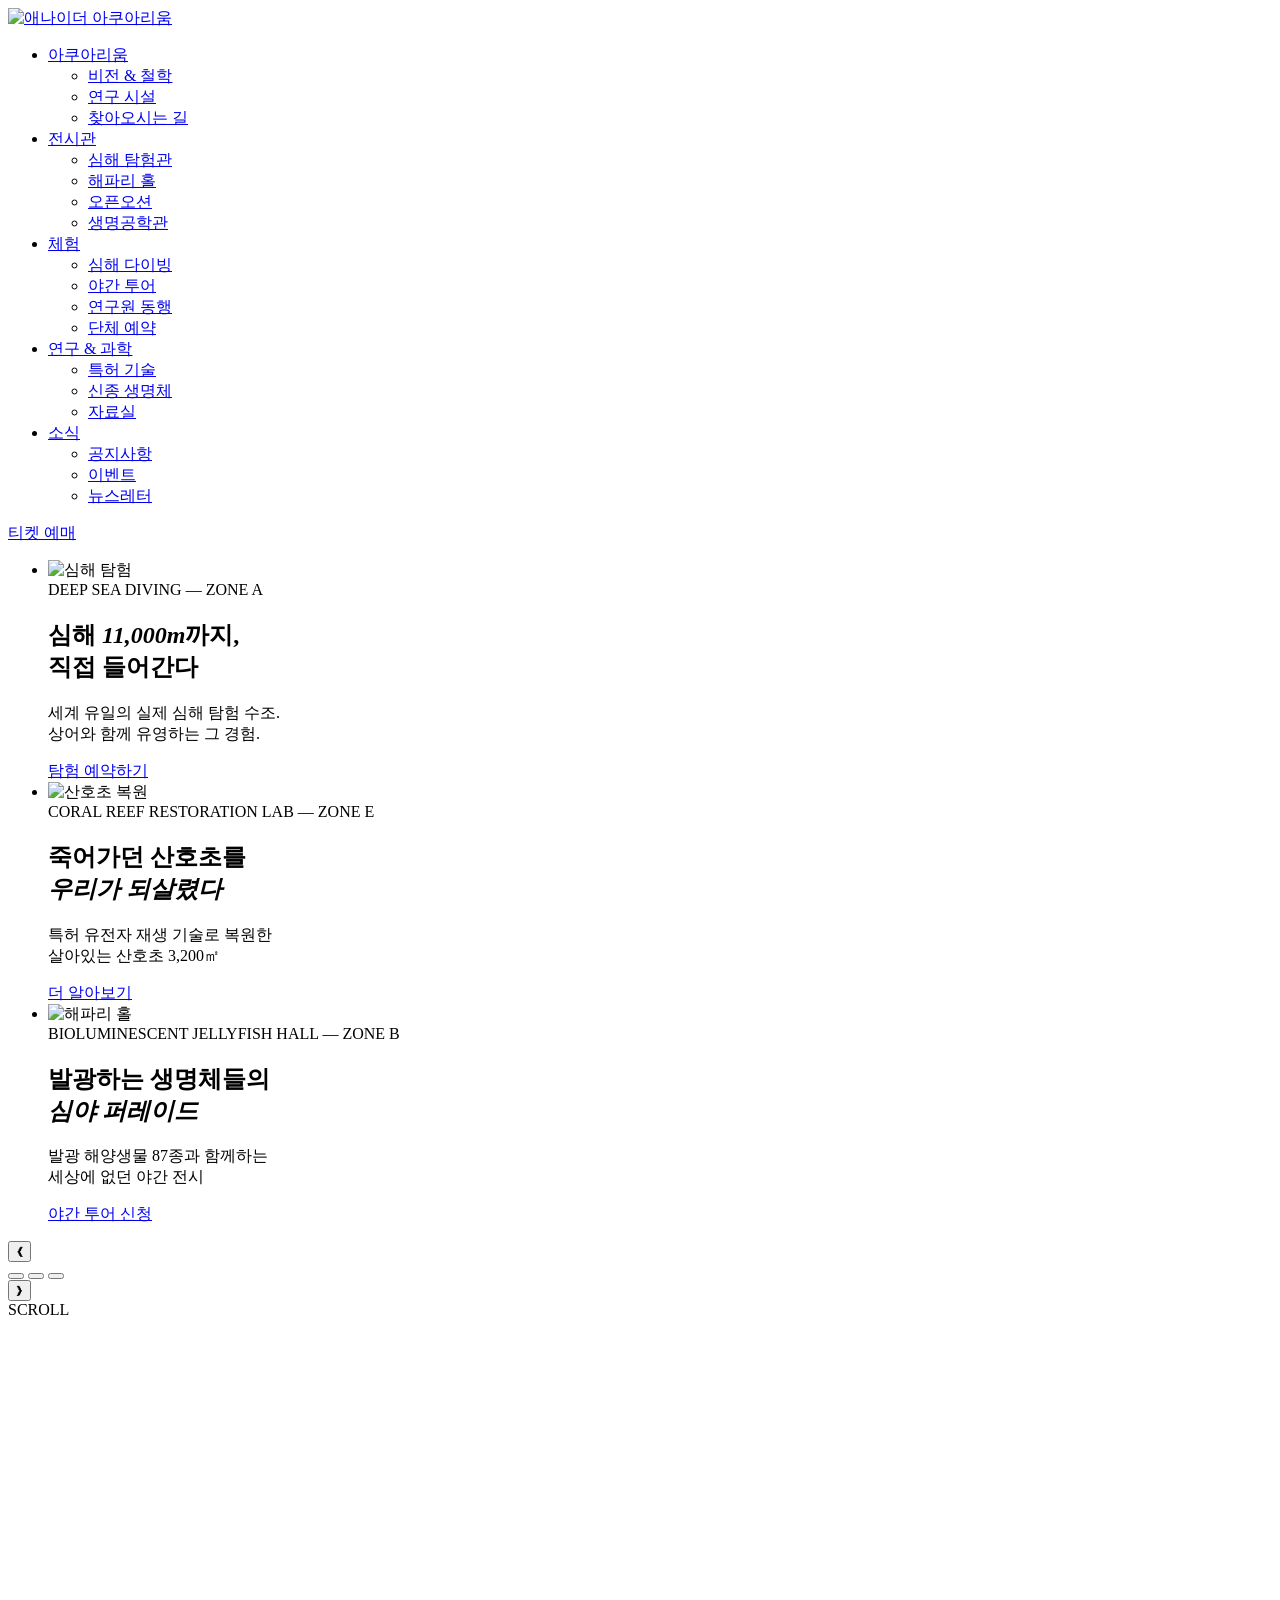
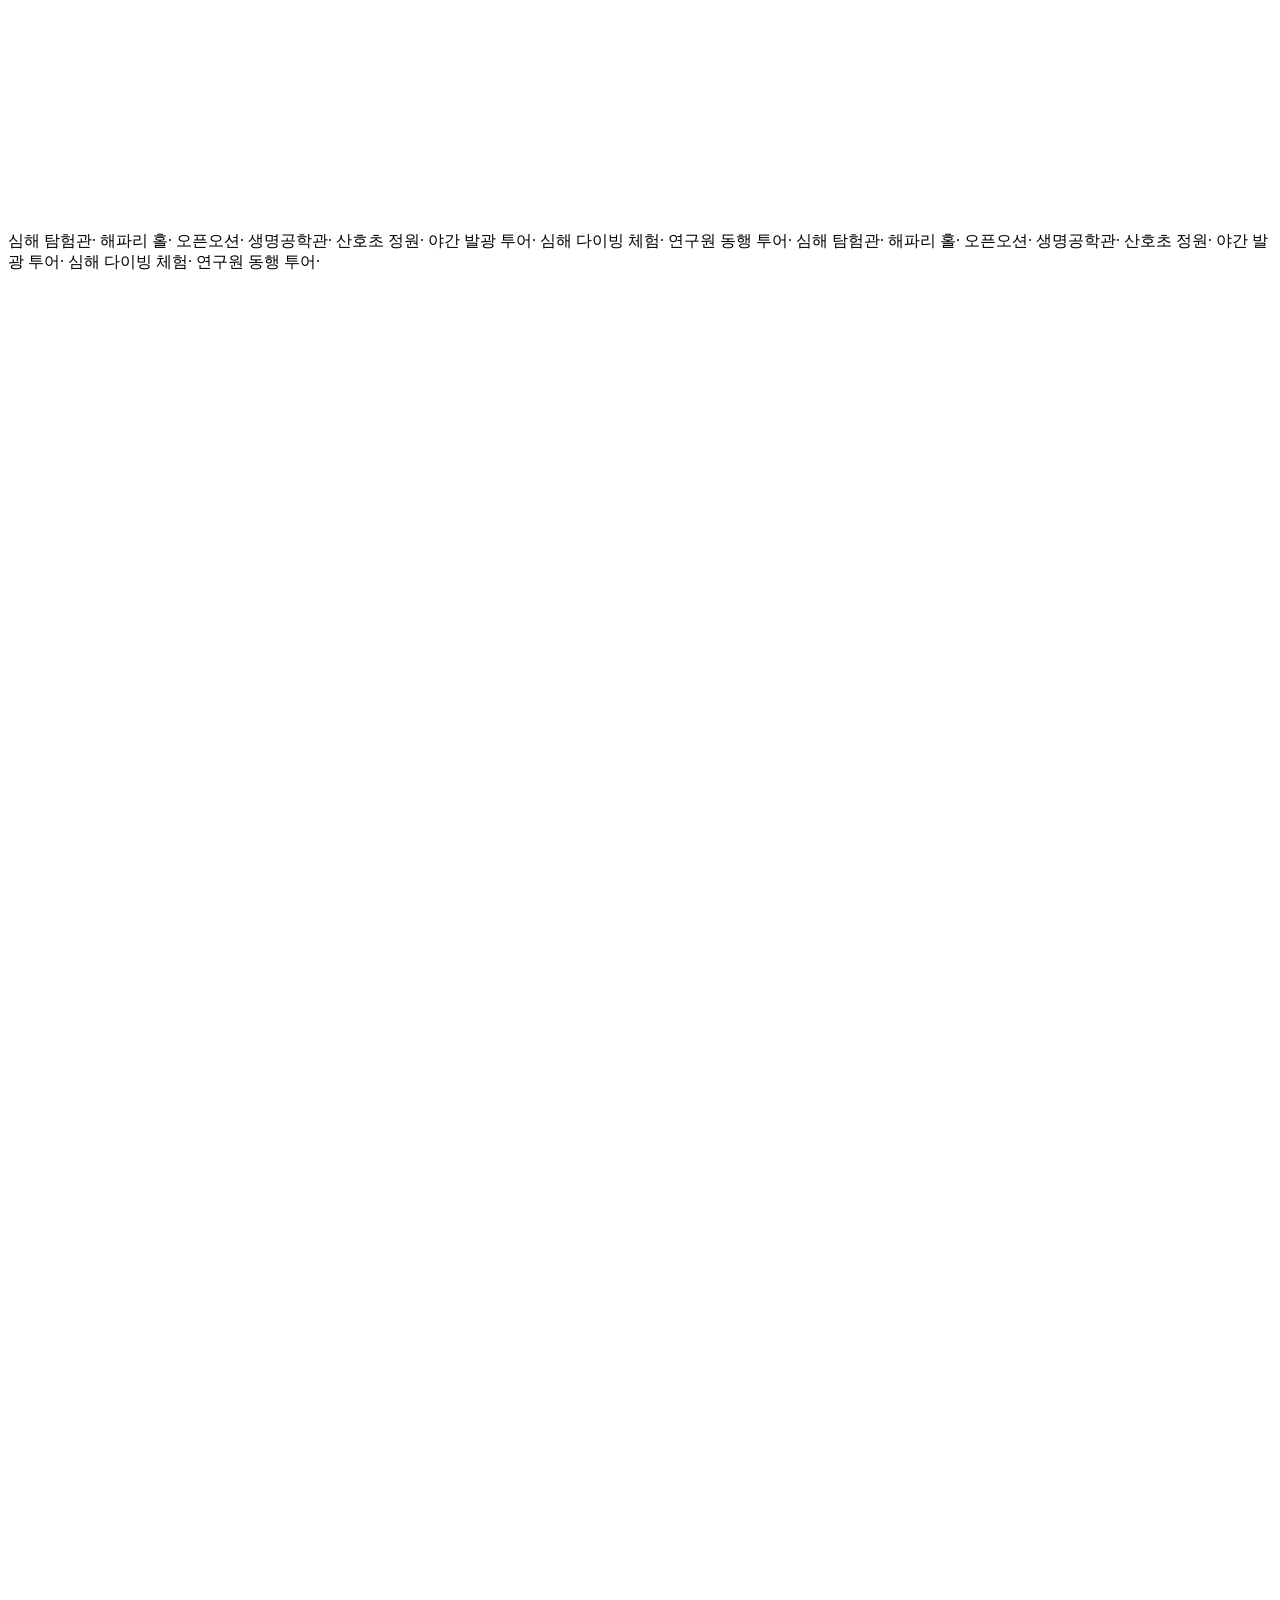
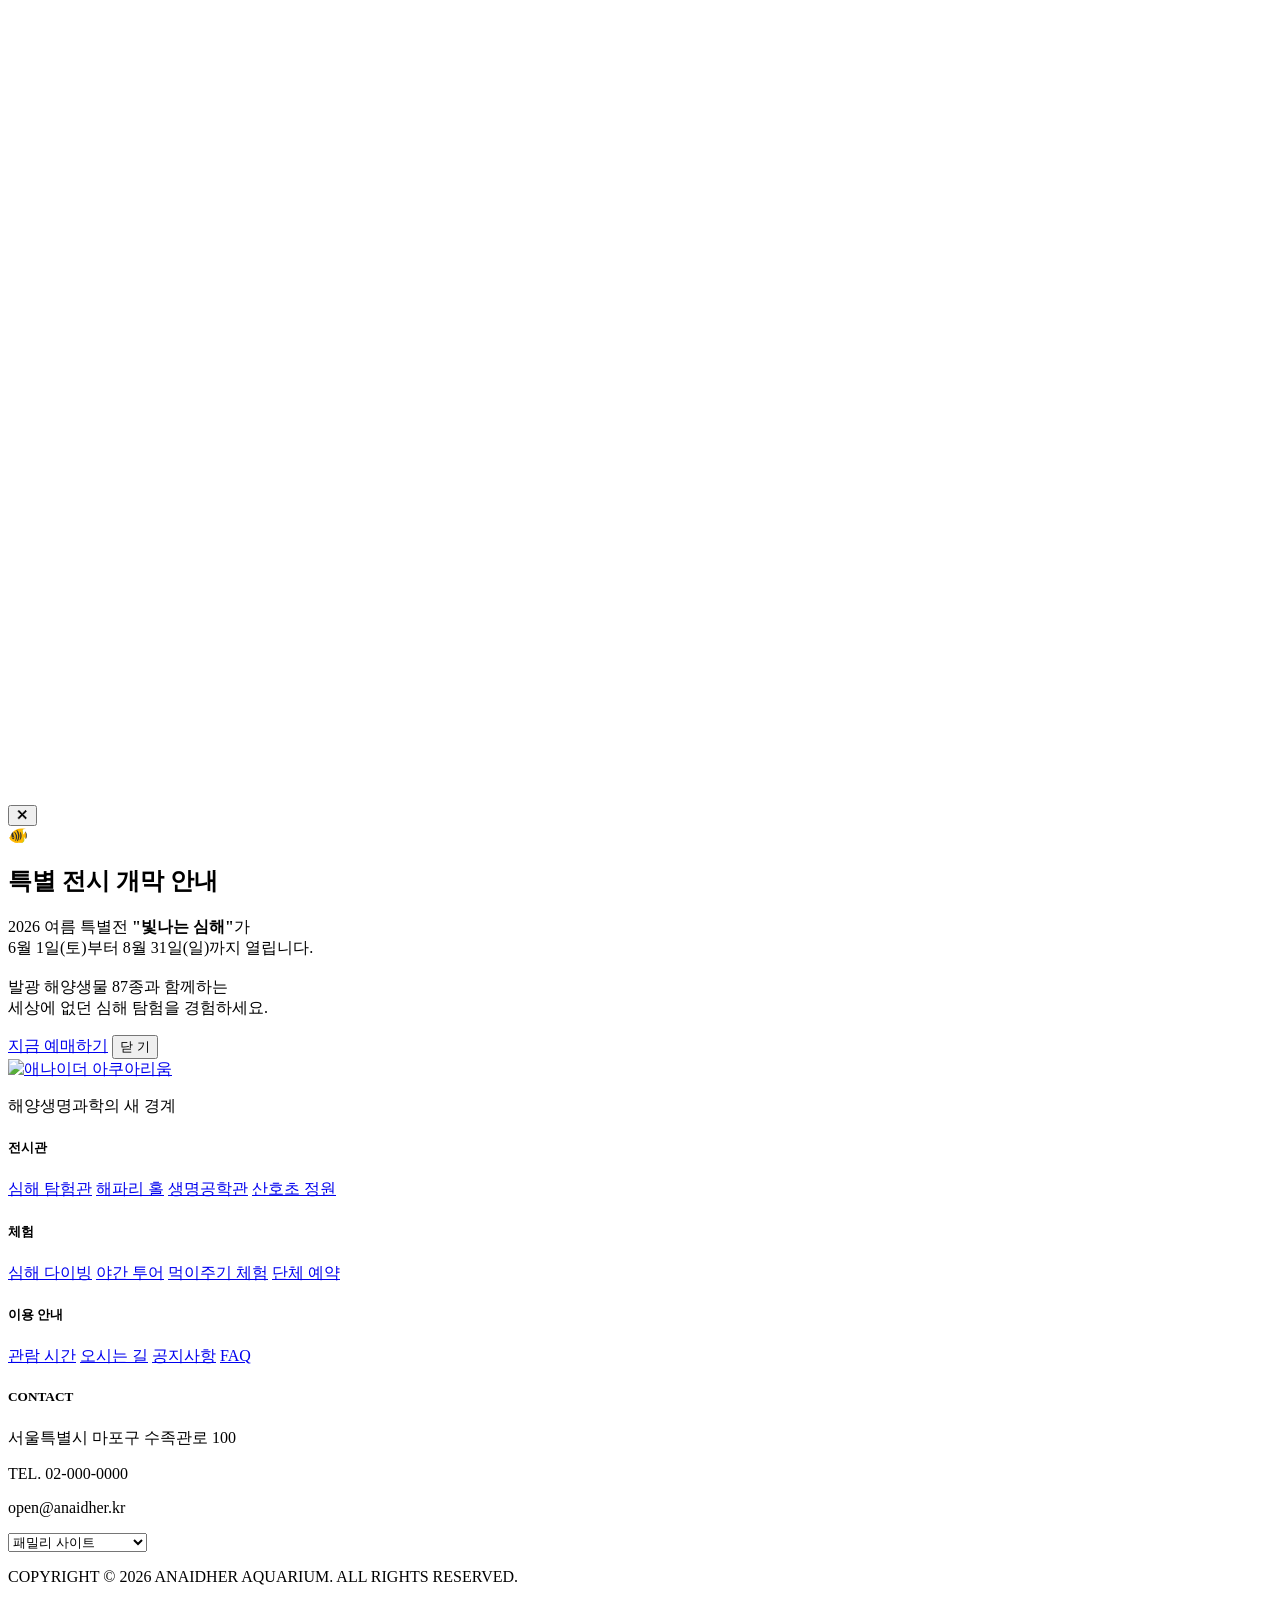
==== index.html @ 04decbcf "Add files via upload" ====
﻿<!DOCTYPE html>
<html lang="ko">
<head>
    <meta charset="UTF-8">
    <meta name="viewport" content="width=device-width, initial-scale=1.0">
    <title>애나이더 아쿠아리움 — ANAIDHER AQUARIUM</title>
    <link rel="preconnect" href="https://fonts.googleapis.com">
    <link href="https://fonts.googleapis.com/css2?family=Noto+Sans+KR:wght@300;400;500;700&family=Space+Grotesk:wght@300;400;600;700&display=swap" rel="stylesheet">
    <link href="https://unpkg.com/aos@2.3.1/dist/aos.css" rel="stylesheet">
    <link rel="stylesheet" href="css/style.css">
</head>
<body>

    <!-- ===================== HEADER ===================== -->
    <header id="site-header">
        <div class="header-inner">
            <div class="logo">
                <a href="#">
                    <img src="images/logo.png" alt="애나이더 아쿠아리움">
                </a>
            </div>
            <div class="menu_bg"></div>
            <nav class="menu">
                <ul class="navi">
                    <li>
                        <a href="#">아쿠아리움</a>
                        <ul class="submenu">
                            <li><a href="#">비전 &amp; 철학</a></li>
                            <li><a href="#">연구 시설</a></li>
                            <li><a href="#">찾아오시는 길</a></li>
                        </ul>
                    </li>
                    <li>
                        <a href="#">전시관</a>
                        <ul class="submenu">
                            <li><a href="#">심해 탐험관</a></li>
                            <li><a href="#">해파리 홀</a></li>
                            <li><a href="#">오픈오션</a></li>
                            <li><a href="#">생명공학관</a></li>
                        </ul>
                    </li>
                    <li>
                        <a href="#">체험</a>
                        <ul class="submenu">
                            <li><a href="#">심해 다이빙</a></li>
                            <li><a href="#">야간 투어</a></li>
                            <li><a href="#">연구원 동행</a></li>
                            <li><a href="#">단체 예약</a></li>
                        </ul>
                    </li>
                    <li>
                        <a href="#">연구 &amp; 과학</a>
                        <ul class="submenu">
                            <li><a href="#">특허 기술</a></li>
                            <li><a href="#">신종 생명체</a></li>
                            <li><a href="#">자료실</a></li>
                        </ul>
                    </li>
                    <li>
                        <a href="#">소식</a>
                        <ul class="submenu">
                            <li><a href="#">공지사항</a></li>
                            <li><a href="#">이벤트</a></li>
                            <li><a href="#">뉴스레터</a></li>
                        </ul>
                    </li>
                </ul>
            </nav>
            <a href="#" class="header-ticket">티켓 예매</a>
        </div>
    </header>

    <!-- ===================== HERO CAROUSEL ===================== -->
    <section class="hero">
        <div class="slidelist">
            <ul>
                <li class="slide active">
                    <img src="images/diving.png" alt="심해 탐험">
                    <div class="slide-caption">
                        <span class="slide-tag">DEEP SEA DIVING — ZONE A</span>
                        <h1>심해 <em>11,000m</em>까지,<br>직접 들어간다</h1>
                        <p>세계 유일의 실제 심해 탐험 수조.<br>상어와 함께 유영하는 그 경험.</p>
                        <a href="#" class="slide-cta">탐험 예약하기</a>
                    </div>
                </li>
                <li class="slide">
                    <img src="images/cosanho.png" alt="산호초 복원">
                    <div class="slide-caption">
                        <span class="slide-tag">CORAL REEF RESTORATION LAB — ZONE E</span>
                        <h1>죽어가던 산호초를<br><em>우리가 되살렸다</em></h1>
                        <p>특허 유전자 재생 기술로 복원한<br>살아있는 산호초 3,200㎡</p>
                        <a href="#" class="slide-cta">더 알아보기</a>
                    </div>
                </li>
                <li class="slide">
                    <img src="images/jellyfish.png" alt="해파리 홀">
                    <div class="slide-caption">
                        <span class="slide-tag">BIOLUMINESCENT JELLYFISH HALL — ZONE B</span>
                        <h1>발광하는 생명체들의<br><em>심야 퍼레이드</em></h1>
                        <p>발광 해양생물 87종과 함께하는<br>세상에 없던 야간 전시</p>
                        <a href="#" class="slide-cta">야간 투어 신청</a>
                    </div>
                </li>
            </ul>
        </div>
        <div class="slide-ui">
            <button class="slide-prev" aria-label="이전">&#10094;</button>
            <div class="slide-dots">
                <button class="dot active" data-idx="0"></button>
                <button class="dot" data-idx="1"></button>
                <button class="dot" data-idx="2"></button>
            </div>
            <button class="slide-next" aria-label="다음">&#10095;</button>
        </div>
        <div class="hero-scroll-hint" aria-hidden="true"><span>SCROLL</span></div>
    </section>

    <!-- ===================== IDENTITY ===================== -->
    <section class="intro">
        <div class="intro-inner">
            <span class="section-eyebrow" data-aos="fade-up">ANAIDHER AQUARIUM</span>
            <h2 data-aos="fade-up" data-aos-delay="80">바다는 아직<br>다 밝혀지지 않았다</h2>
            <p data-aos="fade-up" data-aos-delay="160">
                애나이더 아쿠아리움은 단순한 관람 시설이 아닙니다.<br>
                해양생명과학의 경계를 허무는, 살아있는 연구소.<br>
                수백 개의 독점 특허와 유전공학으로 지구상 어디서도<br>
                볼 수 없는 생명체들이 이곳에서 숨쉬고 있습니다.
            </p>
        </div>
        <div class="bubbles" aria-hidden="true">
            <i></i><i></i><i></i><i></i><i></i>
            <i></i><i></i><i></i><i></i><i></i>
        </div>
    </section>

    <!-- ===================== STATS ===================== -->
    <section class="stats">
        <div class="stats-inner">
            <div class="stat-item" data-aos="fade-up">
                <div class="stat-row">
                    <span class="stat-num" data-target="847">0</span>
                    <span class="stat-unit">+</span>
                </div>
                <p>보유 특허 기술</p>
            </div>
            <div class="stat-item" data-aos="fade-up" data-aos-delay="100">
                <div class="stat-row">
                    <span class="stat-num" data-target="3200">0</span>
                    <span class="stat-unit">종</span>
                </div>
                <p>전시 해양생물</p>
            </div>
            <div class="stat-item" data-aos="fade-up" data-aos-delay="200">
                <div class="stat-row">
                    <span class="stat-num" data-target="47">0</span>
                    <span class="stat-unit">종</span>
                </div>
                <p>자체 개발 신종</p>
            </div>
            <div class="stat-item" data-aos="fade-up" data-aos-delay="300">
                <div class="stat-row">
                    <span class="stat-num" data-target="11000">0</span>
                    <span class="stat-unit">m</span>
                </div>
                <p>최대 탐험 수심</p>
            </div>
        </div>
    </section>

    <!-- ===================== TICKER ===================== -->
    <div class="ticker" aria-hidden="true">
        <div class="ticker-track">
            <span>심해 탐험관</span><span class="sep">·</span>
            <span>해파리 홀</span><span class="sep">·</span>
            <span>오픈오션</span><span class="sep">·</span>
            <span>생명공학관</span><span class="sep">·</span>
            <span>산호초 정원</span><span class="sep">·</span>
            <span>야간 발광 투어</span><span class="sep">·</span>
            <span>심해 다이빙 체험</span><span class="sep">·</span>
            <span>연구원 동행 투어</span><span class="sep">·</span>
            <span>심해 탐험관</span><span class="sep">·</span>
            <span>해파리 홀</span><span class="sep">·</span>
            <span>오픈오션</span><span class="sep">·</span>
            <span>생명공학관</span><span class="sep">·</span>
            <span>산호초 정원</span><span class="sep">·</span>
            <span>야간 발광 투어</span><span class="sep">·</span>
            <span>심해 다이빙 체험</span><span class="sep">·</span>
            <span>연구원 동행 투어</span><span class="sep">·</span>
        </div>
    </div>

    <!-- ===================== EXHIBITIONS ===================== -->
    <section class="exhibitions">
        <div class="page-inner">
            <div class="section-header" data-aos="fade-up">
                <span class="section-eyebrow">EXHIBITIONS</span>
                <h2>전시 구역</h2>
            </div>
            <div class="ex-grid">
                <!-- 상단 행: featured(50%) + 2개(각 25%) -->
                <div class="ex-row-top">
                    <article class="ex-card ex-featured" data-aos="fade-right">
                        <img src="images/deep sea shark.png" alt="심해 탐험관">
                        <div class="ex-info">
                            <span class="ex-zone">ZONE A</span>
                            <h3>심해 탐험관</h3>
                            <p>실제 수압 환경을 재현한 세계 최초의 개방형 심해 수조. 전장 80m, 수심 34m.</p>
                            <a href="#" class="ex-link">입장하기 →</a>
                        </div>
                    </article>
                    <article class="ex-card" data-aos="fade-up" data-aos-delay="100">
                        <img src="images/jellyfish.png" alt="해파리 홀">
                        <div class="ex-info">
                            <span class="ex-zone">ZONE B</span>
                            <h3>해파리 홀</h3>
                            <p>발광 해파리 87종이 유영하는 몰입형 암실 전시</p>
                            <a href="#" class="ex-link">입장하기 →</a>
                        </div>
                    </article>
                    <article class="ex-card" data-aos="fade-up" data-aos-delay="200">
                        <img src="images/sea.png" alt="오픈오션">
                        <div class="ex-info">
                            <span class="ex-zone">ZONE C</span>
                            <h3>오픈오션</h3>
                            <p>5억 리터 대형 수조. 상어·가오리·참치가 공존하는 생태계</p>
                            <a href="#" class="ex-link">입장하기 →</a>
                        </div>
                    </article>
                </div>
                <!-- 하단 행: 작은2개(각 25%) + wide(50%) -->
                <div class="ex-row-bottom">
                    <article class="ex-card" data-aos="fade-up" data-aos-delay="100">
                        <img src="images/Squid and shark.png" alt="생명공학관">
                        <div class="ex-info">
                            <span class="ex-zone">ZONE D</span>
                            <h3>생명공학관</h3>
                            <p>유전자 재설계로 탄생한 47종의 신종 해양생물 세계 최초 공개</p>
                            <a href="#" class="ex-link">입장하기 →</a>
                        </div>
                    </article>
                    <article class="ex-card" data-aos="fade-up" data-aos-delay="200">
                        <img src="images/koi.png" alt="열대어관">
                        <div class="ex-info">
                            <span class="ex-zone">ZONE F</span>
                            <h3>열대어관</h3>
                            <p>형형색색의 열대 어종 200여 종이 만들어내는 살아있는 수중 정원</p>
                            <a href="#" class="ex-link">입장하기 →</a>
                        </div>
                    </article>
                    <article class="ex-card ex-wide" data-aos="fade-left">
                        <img src="images/starfish.png" alt="산호초 정원">
                        <div class="ex-info">
                            <span class="ex-zone">ZONE E</span>
                            <h3>산호초 정원</h3>
                            <p>멸종 위기 산호를 특허 복원 기술로 재생한 3,200㎡의 실내 생태원. 세계 최대.</p>
                            <a href="#" class="ex-link">입장하기 →</a>
                        </div>
                    </article>
                </div>
            </div>
        </div>
    </section>

    <!-- ===================== PROGRAMS ===================== -->
    <section class="programs">
        <div class="page-inner">
            <div class="section-header" data-aos="fade-up">
                <span class="section-eyebrow">EXPERIENCE</span>
                <h2>체험 프로그램</h2>
            </div>
            <div class="prog-grid">
                <div class="prog-card" data-aos="fade-up">
                    <div class="prog-num">01</div>
                    <h3>심해 다이빙 투어</h3>
                    <p>전문 다이버와 함께 오픈오션 수조 내부를 직접 유영. 참여형 해양 체험의 끝판왕.</p>
                    <span class="prog-badge">인기 1위</span>
                </div>
                <div class="prog-card" data-aos="fade-up" data-aos-delay="100">
                    <div class="prog-num">02</div>
                    <h3>야간 발광 투어</h3>
                    <p>소등 후 발광 생물들만이 만들어내는 빛의 전시. 매일 저녁 20:00, 선착순 30명.</p>
                    <span class="prog-badge">신규</span>
                </div>
                <div class="prog-card" data-aos="fade-up" data-aos-delay="200">
                    <div class="prog-num">03</div>
                    <h3>연구원 동행 투어</h3>
                    <p>현직 해양생명과학 연구원이 직접 안내하는 생명공학관 투어. 사전 예약 필수.</p>
                </div>
                <div class="prog-card" data-aos="fade-up" data-aos-delay="300">
                    <div class="prog-num">04</div>
                    <h3>먹이주기 체험</h3>
                    <p>상어, 가오리, 대형 어류에게 직접 먹이를 주는 특별 체험. 매일 13:00 / 16:00.</p>
                </div>
            </div>
        </div>
    </section>

    <!-- ===================== NOTICE + GALLERY + BANNER ===================== -->
    <section class="contents-wrap">
        <div class="contents">
            <div class="notice" data-aos="fade-up">
                <div class="tab">
                    <h4>공지사항</h4>
                    <a href="#" class="more-btn">더보기 +</a>
                </div>
                <ul>
                    <li><a href="#"><span class="ntxt">2026 여름 특별전 <em>"빛나는 심해"</em> 개막 안내</span><span class="ndate">2026.06.01</span></a></li>
                    <li><a href="#"><span class="ntxt">7월 먹이주기 체험 예약 오픈 안내</span><span class="ndate">2026.05.28</span></a></li>
                    <li><a href="#"><span class="ntxt">생명공학관 신종 전시 추가 안내</span><span class="ndate">2026.05.15</span></a></li>
                    <li><a href="#"><span class="ntxt">아쿠아리스트와 함께하는 수중 토크쇼</span><span class="ndate">2026.05.02</span></a></li>
                </ul>
            </div>
            <div class="gallery" data-aos="fade-up" data-aos-delay="100">
                <div class="tab">
                    <h4>포토 갤러리</h4>
                    <a href="#" class="more-btn">더보기 +</a>
                </div>
                <ul>
                    <li><a href="#"><img src="images/koi.png" alt="열대어관"><span class="gal-label">열대어관</span></a></li>
                    <li><a href="#"><img src="images/sea.png" alt="산호초관"><span class="gal-label">산호초관</span></a></li>
                    <li><a href="#"><img src="images/Squid and shark.png" alt="심해어관"><span class="gal-label">심해어관</span></a></li>
                </ul>
            </div>
            <div class="banner" data-aos="fade-up" data-aos-delay="200">
                <a href="#">
                    <img src="images/starfish.png" alt="2026 여름 특별전">
                    <div class="banner-overlay">
                        <span class="banner-tag">SPECIAL EXHIBITION</span>
                        <p class="banner-title">2026 빛나는 심해展</p>
                        <p class="banner-period">6.1 — 8.31</p>
                    </div>
                </a>
            </div>
        </div>
    </section>

    <!-- ===================== MODAL ===================== -->
    <div class="modal" role="dialog" aria-modal="true">
        <div class="up">
            <button class="modal-x" aria-label="닫기">✕</button>
            <div class="modal-fish" aria-hidden="true">🐠</div>
            <h2>특별 전시 개막 안내</h2>
            <p>2026 여름 특별전 <strong>"빛나는 심해"</strong>가<br>
            6월 1일(토)부터 8월 31일(일)까지 열립니다.<br><br>
            발광 해양생물 87종과 함께하는<br>세상에 없던 심해 탐험을 경험하세요.</p>
            <a href="#" class="modal-cta">지금 예매하기</a>
            <button class="btn">닫 기</button>
        </div>
    </div>

    <!-- ===================== FOOTER ===================== -->
    <footer>
        <div class="footer-inner">
            <div class="footer-top">
                <div class="footer-brand">
                    <a href="#"><img src="images/logo.png" alt="애나이더 아쿠아리움" class="footer-logo"></a>
                    <p class="footer-tagline">해양생명과학의 새 경계</p>
                </div>
                <nav class="footer-nav">
                    <div class="fnav-col">
                        <h5>전시관</h5>
                        <a href="#">심해 탐험관</a>
                        <a href="#">해파리 홀</a>
                        <a href="#">생명공학관</a>
                        <a href="#">산호초 정원</a>
                    </div>
                    <div class="fnav-col">
                        <h5>체험</h5>
                        <a href="#">심해 다이빙</a>
                        <a href="#">야간 투어</a>
                        <a href="#">먹이주기 체험</a>
                        <a href="#">단체 예약</a>
                    </div>
                    <div class="fnav-col">
                        <h5>이용 안내</h5>
                        <a href="#">관람 시간</a>
                        <a href="#">오시는 길</a>
                        <a href="#">공지사항</a>
                        <a href="#">FAQ</a>
                    </div>
                </nav>
                <div class="footer-contact">
                    <h5>CONTACT</h5>
                    <p>서울특별시 마포구 수족관로 100</p>
                    <p>TEL. 02-000-0000</p>
                    <p>open@anaidher.kr</p>
                    <div class="familysite">
                        <select>
                            <option value="#">패밀리 사이트</option>
                            <option value="#">해양수산부</option>
                            <option value="#">국립해양생물자원관</option>
                            <option value="#">한국수족관협회</option>
                        </select>
                    </div>
                </div>
            </div>
            <div class="footer-bottom">
                <p>COPYRIGHT © 2026 ANAIDHER AQUARIUM. ALL RIGHTS RESERVED.</p>
            </div>
        </div>
    </footer>

    <script src="script/jquery-1.12.3.js"></script>
    <script src="https://unpkg.com/aos@2.3.1/dist/aos.js"></script>
    <script src="script/script.js"></script>
</body>
</html>
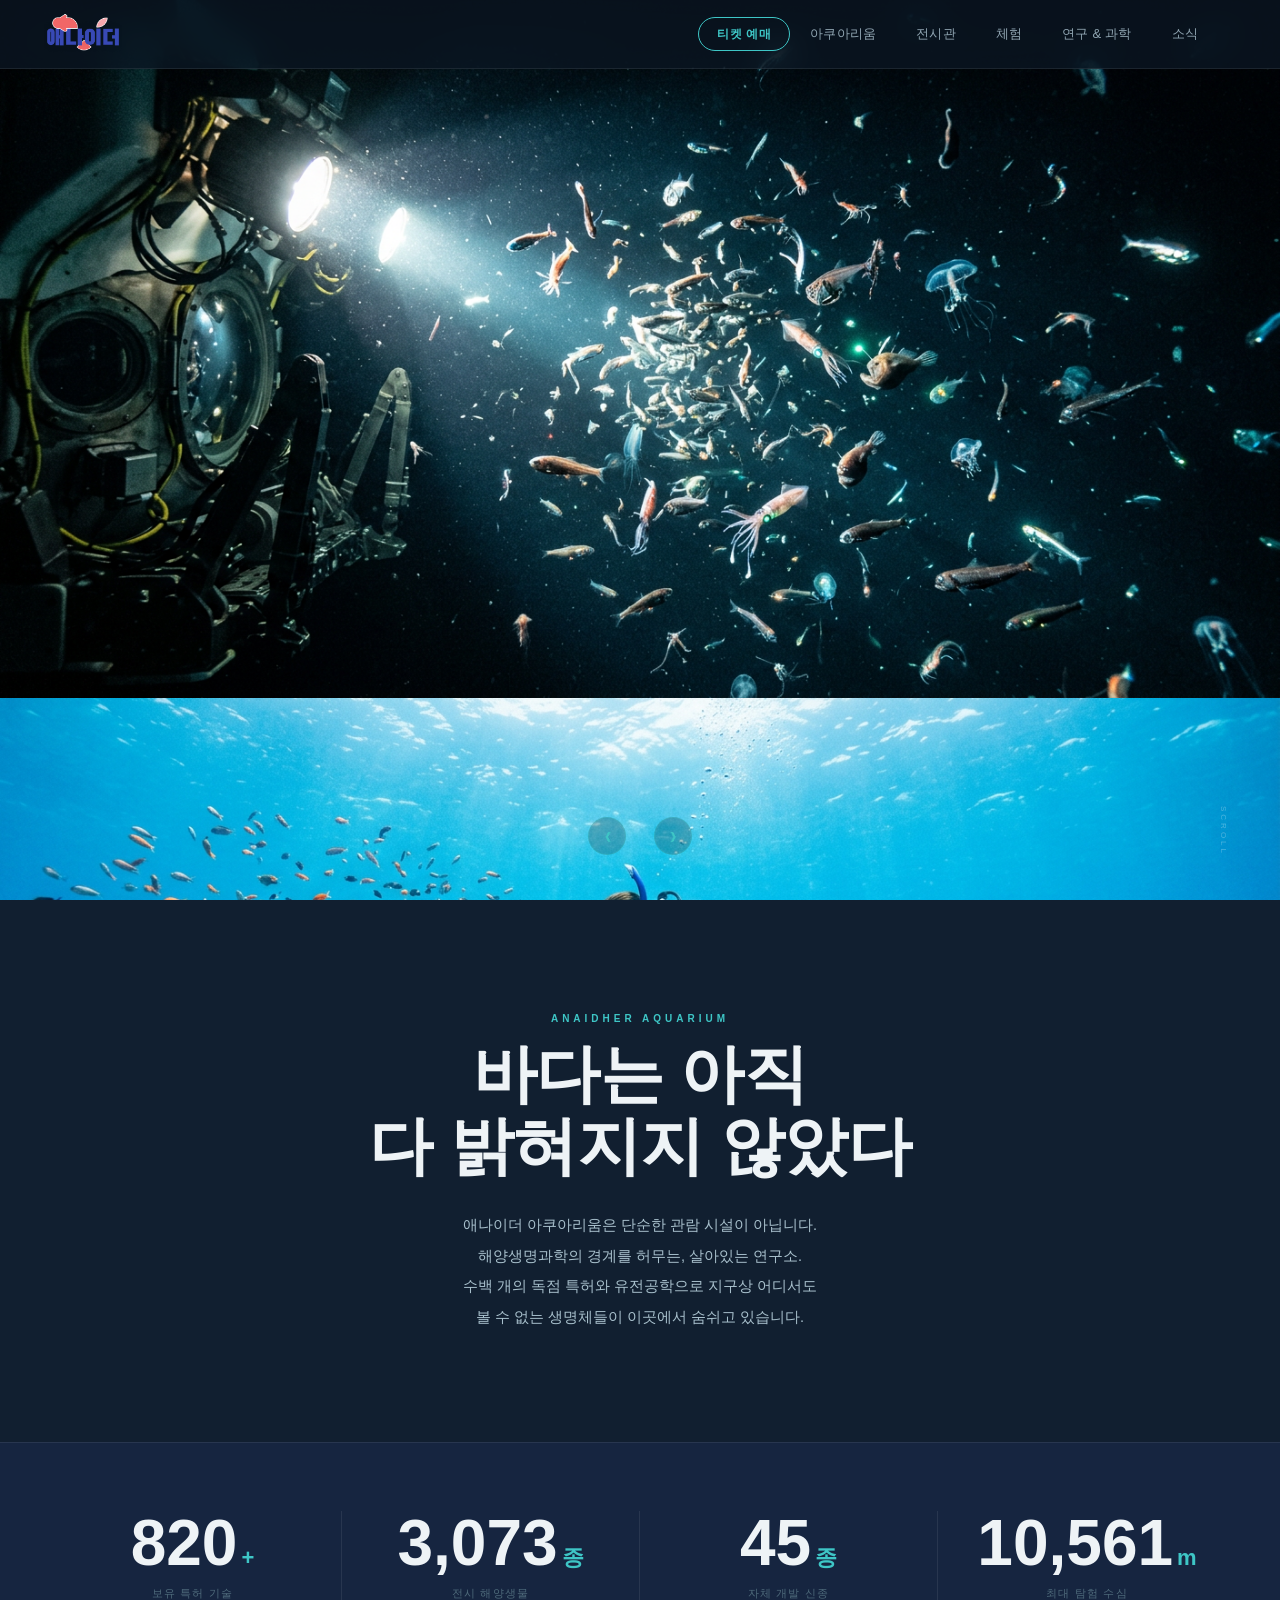
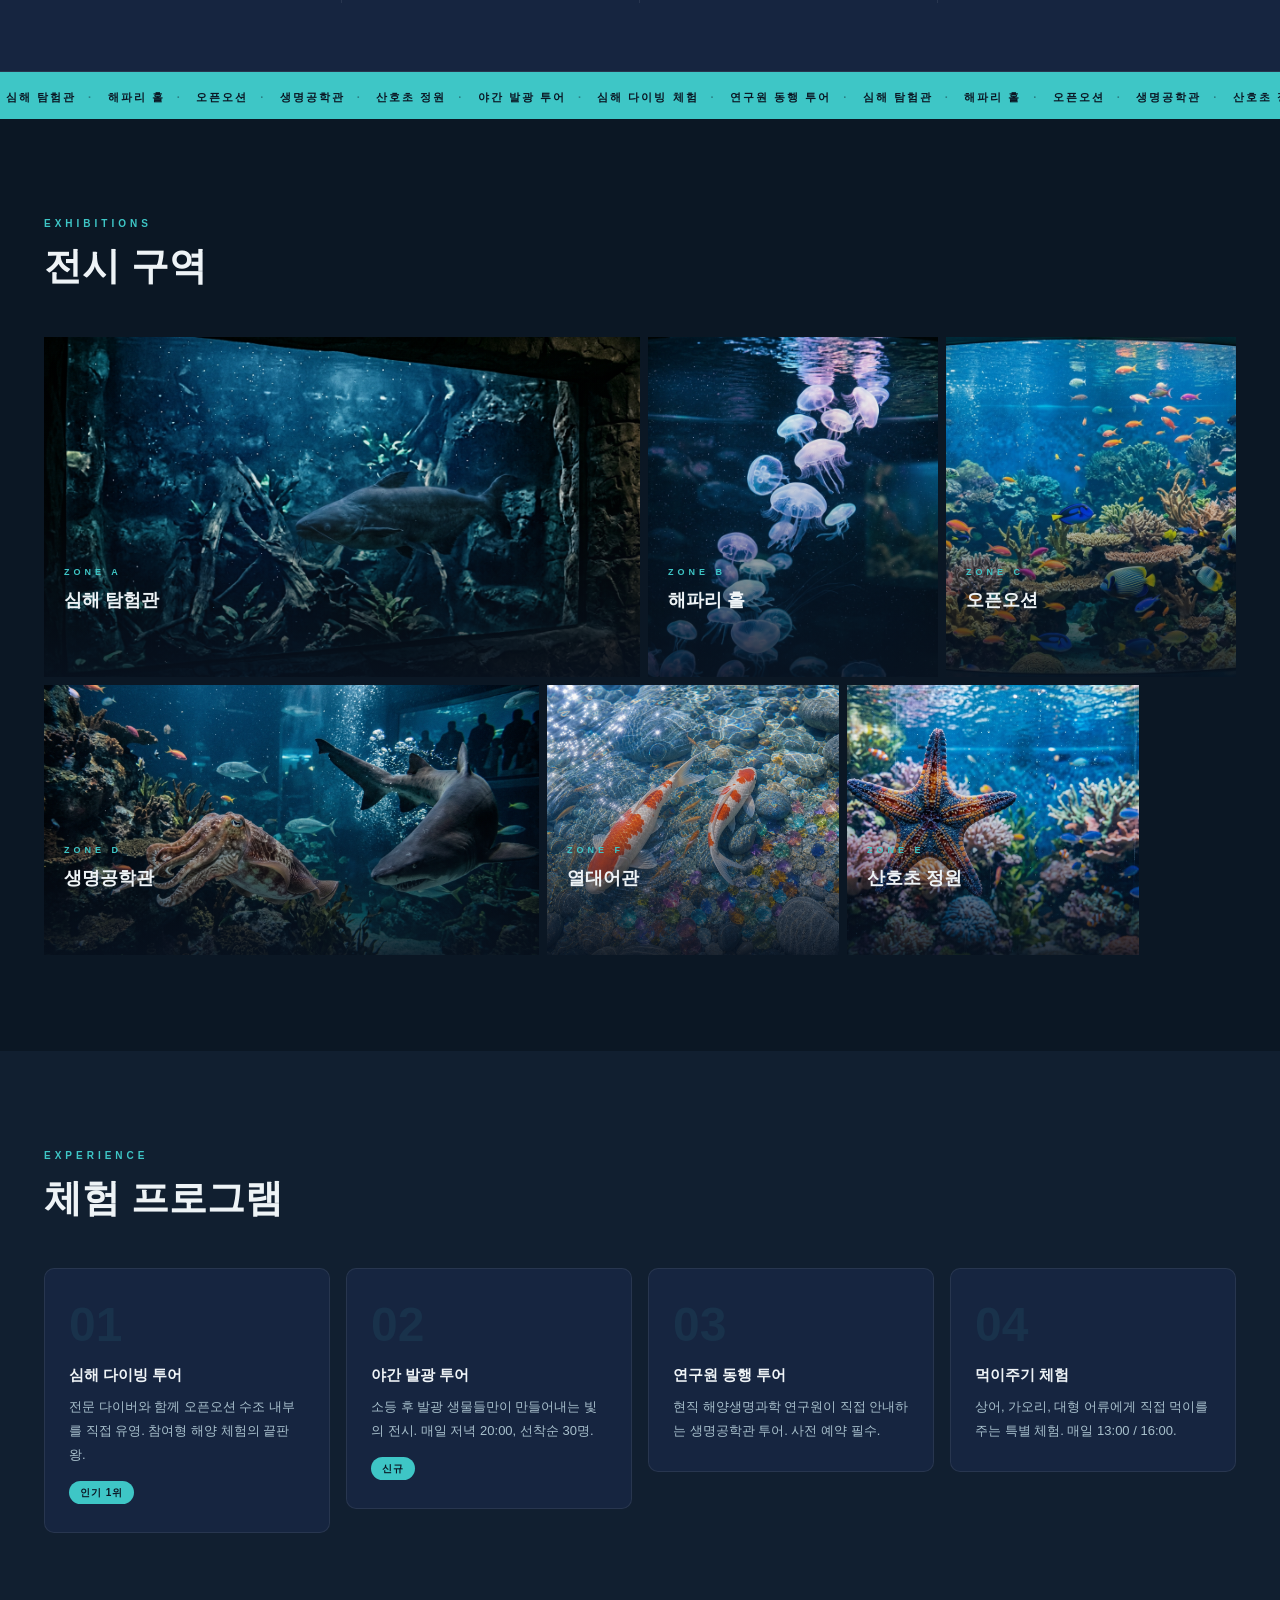
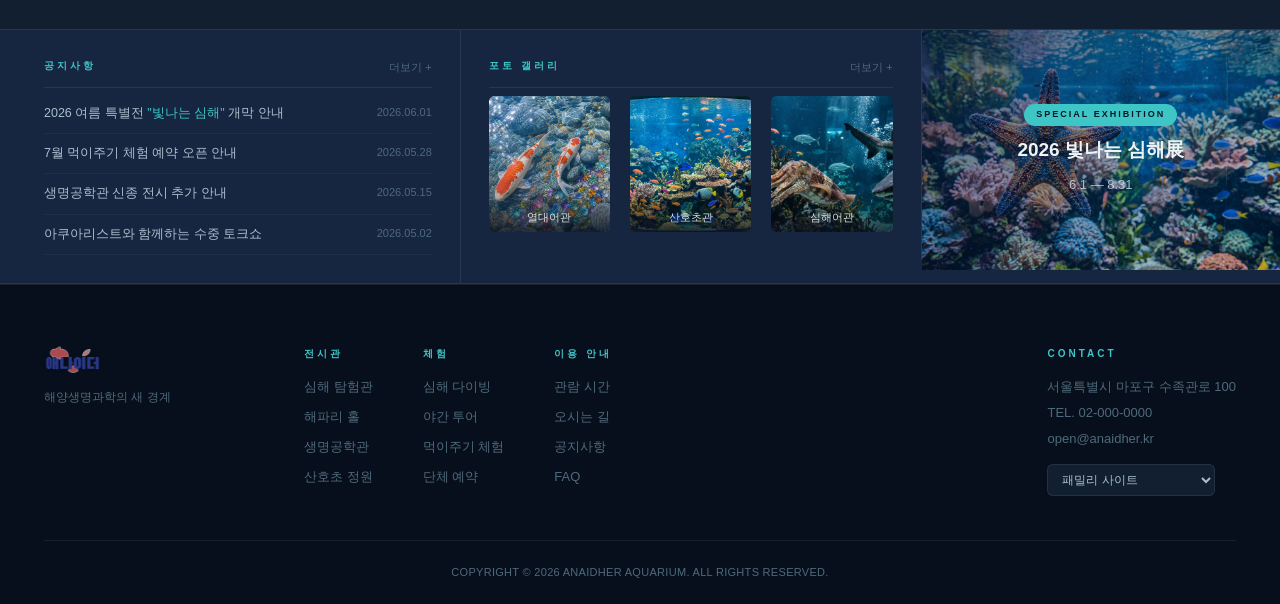
==== commit 0d50a6ff: "Add files via upload" ====
--- a/index.html
+++ b/index.html
@@ -7,7 +7,10 @@
     <link rel="preconnect" href="https://fonts.googleapis.com">
     <link href="https://fonts.googleapis.com/css2?family=Noto+Sans+KR:wght@300;400;500;700&family=Space+Grotesk:wght@300;400;600;700&display=swap" rel="stylesheet">
     <link href="https://unpkg.com/aos@2.3.1/dist/aos.css" rel="stylesheet">
+    <link rel="stylesheet" href="css/swiper-bundle.min.css">
     <link rel="stylesheet" href="css/style.css">
+    <link rel="icon" href="images/icon.png" type="image/x-icon">
+
 </head>
 <body>
 
@@ -72,9 +75,9 @@
 
     <!-- ===================== HERO CAROUSEL ===================== -->
     <section class="hero">
-        <div class="slidelist">
-            <ul>
-                <li class="slide active">
+        <div class="swiper heroSwiper">
+            <div class="swiper-wrapper">
+                <div class="swiper-slide">
                     <img src="images/diving.png" alt="심해 탐험">
                     <div class="slide-caption">
                         <span class="slide-tag">DEEP SEA DIVING — ZONE A</span>
@@ -82,8 +85,8 @@
                         <p>세계 유일의 실제 심해 탐험 수조.<br>상어와 함께 유영하는 그 경험.</p>
                         <a href="#" class="slide-cta">탐험 예약하기</a>
                     </div>
-                </li>
-                <li class="slide">
+                </div>
+                <div class="swiper-slide">
                     <img src="images/cosanho.png" alt="산호초 복원">
                     <div class="slide-caption">
                         <span class="slide-tag">CORAL REEF RESTORATION LAB — ZONE E</span>
@@ -91,8 +94,8 @@
                         <p>특허 유전자 재생 기술로 복원한<br>살아있는 산호초 3,200㎡</p>
                         <a href="#" class="slide-cta">더 알아보기</a>
                     </div>
-                </li>
-                <li class="slide">
+                </div>
+                <div class="swiper-slide">
                     <img src="images/jellyfish.png" alt="해파리 홀">
                     <div class="slide-caption">
                         <span class="slide-tag">BIOLUMINESCENT JELLYFISH HALL — ZONE B</span>
@@ -100,16 +103,12 @@
                         <p>발광 해양생물 87종과 함께하는<br>세상에 없던 야간 전시</p>
                         <a href="#" class="slide-cta">야간 투어 신청</a>
                     </div>
-                </li>
-            </ul>
+                </div>
+            </div>
         </div>
         <div class="slide-ui">
             <button class="slide-prev" aria-label="이전">&#10094;</button>
-            <div class="slide-dots">
-                <button class="dot active" data-idx="0"></button>
-                <button class="dot" data-idx="1"></button>
-                <button class="dot" data-idx="2"></button>
-            </div>
+            <div class="swiper-pagination"></div>
             <button class="slide-next" aria-label="다음">&#10095;</button>
         </div>
         <div class="hero-scroll-hint" aria-hidden="true"><span>SCROLL</span></div>
@@ -402,6 +401,7 @@
 
     <script src="script/jquery-1.12.3.js"></script>
     <script src="https://unpkg.com/aos@2.3.1/dist/aos.js"></script>
+    <script src="script/swiper-bundle.min.js"></script>
     <script src="script/script.js"></script>
 </body>
 </html>
--- a/css/style.css
+++ b/css/style.css
@@ -0,0 +1,1109 @@
+﻿@charset "UTF-8";
+
+/* ================================================
+   ANAIDHER AQUARIUM
+   ================================================ */
+
+:root {
+    --bg:       #0b1724;
+    --bg2:      #111f30;
+    --bg3:      #162540;
+    --border:   rgba(255, 255, 255, 0.08);
+    --accent:   #3ec6c6;
+    --accent2:  #2a9fa0;
+    --text:     #a8c0cc;
+    --text-dim: #4e6a7a;
+    --white:    #eef3f6;
+    --gold:     #e8b84b;
+    --en:       'Space Grotesk', sans-serif;
+    --kr:       'Noto Sans KR', sans-serif;
+}
+
+/* ---- reset ---- */
+*, *::before, *::after {
+    margin: 0; padding: 0;
+    box-sizing: border-box;
+}
+html { scroll-behavior: smooth; font-size: 16px; }
+body {
+    background: var(--bg);
+    color: var(--text);
+    font-family: var(--kr);
+    line-height: 1.7;
+    overflow-x: hidden;
+}
+li  { list-style: none; }
+a   { text-decoration: none; color: inherit; display: block; }
+img { display: block; max-width: 100%; }
+button {
+    font-family: inherit;
+    cursor: pointer;
+    -webkit-appearance: none;
+    appearance: none;
+    border: none;
+    outline: none;
+    background: none;
+}
+
+/* ---- clearfix ---- */
+.cf::after { content: ''; display: table; clear: both; }
+
+/* ---- 공통 wrapper ---- */
+.page-inner {
+    max-width: 1300px;
+    margin: 0 auto;
+    padding: 0 44px;
+}
+
+.section-eyebrow {
+    display: block;
+    font-family: var(--en);
+    font-size: 10px;
+    font-weight: 600;
+    letter-spacing: 4px;
+    color: var(--accent);
+    text-transform: uppercase;
+    margin-bottom: 12px;
+}
+.section-header {
+    margin-bottom: 48px;
+}
+.section-header h2 {
+    font-family: var(--en);
+    font-size: clamp(26px, 3vw, 44px);
+    font-weight: 700;
+    color: var(--white);
+    line-height: 1.15;
+}
+
+::-webkit-scrollbar { width: 5px; }
+::-webkit-scrollbar-track { background: var(--bg); }
+::-webkit-scrollbar-thumb { background: rgba(62,198,198,0.3); border-radius: 3px; }
+
+
+/* ================================================
+   HEADER
+   ================================================ */
+#site-header {
+    position: fixed;
+    top: 0; left: 0;
+    width: 100%;
+    z-index: 1000;
+    background: rgba(11, 23, 36, 0.75);
+    border-bottom: 1px solid var(--border);
+    backdrop-filter: blur(16px);
+    -webkit-backdrop-filter: blur(16px);
+    transition: background 0.4s;
+}
+#site-header.scrolled {
+    background: rgba(11, 23, 36, 0.97);
+}
+
+.header-inner {
+    max-width: 1300px;
+    margin: 0 auto;
+    padding: 0 44px;
+    height: 68px;
+    position: relative;
+}
+.header-inner::after { content: ''; display: table; clear: both; }
+
+/* logo - float */
+.logo {
+    float: left;
+    height: 68px;
+    display: flex;
+    align-items: center;
+}
+.logo a {
+    display: flex;
+    align-items: center;
+}
+.logo img { height: 44px; width: auto; }
+
+/* 티켓 버튼 - float right */
+.header-ticket {
+    float: right;
+    margin-top: 17px;
+    height: 34px;
+    line-height: 32px;
+    padding: 0 18px;
+    border: 1px solid var(--accent);
+    color: var(--accent);
+    font-size: 12px;
+    font-weight: 600;
+    letter-spacing: 0.5px;
+    border-radius: 20px;
+    transition: all 0.25s;
+    display: block;
+}
+.header-ticket:hover {
+    background: var(--accent);
+    color: var(--bg);
+}
+
+/* nav */
+.menu {
+    float: right;
+    height: 68px;
+    margin-right: 18px;
+}
+.navi {
+    height: 68px;
+}
+.navi::after { content: ''; display: table; clear: both; }
+.navi > li {
+    float: left;
+    height: 68px;
+    position: relative;
+}
+.navi > li > a {
+    display: block;
+    height: 68px;
+    line-height: 68px;
+    padding: 0 20px;
+    font-size: 13px;
+    font-weight: 500;
+    color: rgba(168, 192, 204, 0.85);
+    letter-spacing: 0.2px;
+    transition: color 0.2s;
+    position: relative;
+}
+.navi > li > a::after {
+    content: '';
+    position: absolute;
+    bottom: 0;
+    left: 50%;
+    transform: translateX(-50%) scaleX(0);
+    width: 50%;
+    height: 2px;
+    background: var(--accent);
+    transition: transform 0.25s ease;
+    transform-origin: center;
+}
+.navi > li:hover > a {
+    color: var(--white);
+}
+.navi > li:hover > a::after {
+    transform: translateX(-50%) scaleX(1);
+}
+
+
+.menu_bg {
+    display: none !important;
+}
+
+/* submenu */
+.submenu {
+    display: none;
+    position: absolute;
+    top: 68px;
+    left: 0;
+    min-width: 148px;
+    background: rgba(8, 16, 30, 0.99);
+    border: 1px solid rgba(255,255,255,0.1);
+    z-index: 1001;
+    overflow: hidden;
+}
+/* 오른쪽 끝 메뉴는 오른쪽 정렬 */
+.navi > li:nth-last-child(-n+2) .submenu {
+    left: auto;
+    right: 0;
+}
+.submenu > li > a {
+    display: block;
+    padding: 10px 16px;
+    font-size: 12.5px;
+    color: var(--text);
+    border-bottom: 1px solid rgba(255,255,255,0.05);
+    transition: color 0.2s, padding-left 0.2s;
+    white-space: nowrap;
+}
+.submenu > li:last-child > a { border-bottom: none; }
+.submenu > li > a:hover {
+    color: var(--accent);
+    padding-left: 22px;
+}
+
+
+/* ================================================
+   HERO CAROUSEL
+   ================================================ */
+.hero {
+    position: relative;
+    width: 100%;
+    height: 100vh;
+    min-height: 600px;
+    overflow: hidden;
+}
+
+.slidelist {
+    width: 100%;
+    height: 100%;
+    overflow: hidden;
+}
+.slidelist > ul {
+    width: 300%;
+    height: 100%;
+    margin: 0; padding: 0;
+    transition: margin-left 0.8s ease;
+}
+.slidelist > ul > li {
+    float: left;
+    width: 33.3333%;
+    height: 100%;
+    position: relative;
+    overflow: hidden;
+}
+.slide { }
+.slidelist > ul > li img {
+    width: 100%;
+    height: 100%;
+    object-fit: cover;
+    transition: transform 6s ease;
+}
+.slide.active img {
+    transform: scale(1.2); /* 1.6은 너무 빨랐음... 1.2로 했음...=*/
+}
+
+/* 슬라이드 어둠 오버레이 */
+.slidelist > ul > li::after {
+    content: '';
+    position: absolute;
+    inset: 0;
+    background: linear-gradient(
+        100deg,
+        rgba(8, 16, 28, 0.86) 0%,
+        rgba(8, 16, 28, 0.50) 40%,
+        rgba(8, 16, 28, 0.08) 70%,
+        transparent 100%
+    );
+    pointer-events: none;
+}
+
+/* 캡션 */
+.slide-caption {
+    position: absolute;
+    bottom: 18vh;
+    left: max(52px, calc(50% - 610px));
+    z-index: 2;
+    max-width: 540px;
+    opacity: 0;
+    transform: translateY(28px);
+    transition: opacity 0.8s ease, transform 0.8s ease;
+}
+.slide.active .slide-caption {
+    opacity: 1;
+    transform: translateY(0);
+    transition-delay: 0.25s;
+}
+.slide-tag {
+    display: block;
+    font-family: var(--en);
+    font-size: 9px;
+    font-weight: 700;
+    letter-spacing: 4px;
+    color: var(--accent);
+    margin-bottom: 16px;
+    text-transform: uppercase;
+}
+.slide-caption h1 {
+    font-family: var(--en);
+    font-size: clamp(30px, 4.5vw, 62px);
+    font-weight: 700;
+    line-height: 1.12;
+    color: var(--white);
+    margin-bottom: 18px;
+}
+.slide-caption h1 em {
+    font-style: normal;
+    color: var(--accent);
+}
+.slide-caption p {
+    font-size: 14.5px;
+    color: rgba(238, 243, 246, 0.68);
+    line-height: 1.9;
+    margin-bottom: 28px;
+}
+.slide-cta {
+    display: inline-block;
+    padding: 12px 28px;
+    border: 1px solid var(--accent);
+    color: var(--accent);
+    font-size: 12px;
+    font-weight: 600;
+    letter-spacing: 0.8px;
+    border-radius: 24px;
+    transition: all 0.25s;
+}
+.slide-cta:hover {
+    background: var(--accent);
+    color: var(--bg);
+}
+
+/* 슬라이드 UI */
+.slide-ui {
+    position: absolute;
+    bottom: 5vh;
+    left: 50%;
+    transform: translateX(-50%);
+    display: flex;
+    align-items: center;
+    gap: 14px;
+    z-index: 10;
+}
+.slide-prev, .slide-next {
+    width: 38px; height: 38px;
+    border-radius: 50%;
+    border: 1px solid rgba(62, 198, 198, 0.3);
+    background: rgba(0, 0, 0, 0.2);
+    color: var(--accent);
+    font-size: 13px;
+    display: flex;
+    align-items: center;
+    justify-content: center;
+    transition: all 0.25s;
+}
+.slide-prev:hover, .slide-next:hover {
+    background: var(--accent);
+    color: var(--bg);
+    border-color: var(--accent);
+}
+
+.slide-dots { display: flex; gap: 7px; align-items: center; }
+.dot {
+    width: 6px; height: 6px;
+    border-radius: 50%;
+    border: 1px solid rgba(255,255,255,0.35);
+    background: transparent;
+    padding: 0;
+    cursor: pointer;
+    transition: all 0.3s;
+}
+.dot.active {
+    width: 24px;
+    border-radius: 3px;
+    background: var(--accent);
+    border-color: var(--accent);
+}
+
+/* 스크롤 힌트 */
+.hero-scroll-hint {
+    position: absolute;
+    bottom: 36px;
+    right: 50px;
+    z-index: 10;
+    display: flex;
+    flex-direction: column;
+    align-items: center;
+    gap: 8px;
+}
+.hero-scroll-hint span {
+    font-family: var(--en);
+    font-size: 8px;
+    letter-spacing: 3px;
+    color: rgba(255,255,255,0.3);
+    writing-mode: vertical-rl;
+}
+.hero-scroll-hint::after {
+    content: '';
+    width: 1px;
+    height: 0;
+    background: rgba(255,255,255,0.25);
+    animation: scrollLine 2.4s ease-in-out infinite;
+}
+@keyframes scrollLine {
+    0%   { height: 0;    opacity: 1; }
+    100% { height: 48px; opacity: 0; }
+}
+
+
+/* ================================================
+   INTRO
+   ================================================ */
+.intro {
+    position: relative;
+    padding: 110px 44px;
+    background: var(--bg2);
+    text-align: center;
+    overflow: hidden;
+}
+.intro-inner {
+    position: relative;
+    z-index: 2;
+    max-width: 760px;
+    margin: 0 auto;
+}
+.intro h2 {
+    font-family: var(--en);
+    font-size: clamp(32px, 5vw, 64px);
+    font-weight: 700;
+    color: var(--white);
+    line-height: 1.12;
+    margin-bottom: 28px;
+    letter-spacing: -0.5px;
+}
+.intro p {
+    font-size: 14.5px;
+    color: var(--text);
+    line-height: 2.1;
+}
+
+/* 버블 */
+.bubbles {
+    position: absolute;
+    inset: 0;
+    z-index: 1;
+    overflow: hidden;
+    pointer-events: none;
+}
+.bubbles i {
+    display: block;
+    position: absolute;
+    bottom: -60px;
+    border-radius: 50%;
+    border: 1px solid rgba(62, 198, 198, 0.18);
+    opacity: 0;
+    animation: bubbleRise linear infinite;
+}
+.bubbles i:nth-child(1)  { left: 8%;  width: 12px; height: 12px; animation-duration: 8s;    animation-delay: 0s;   }
+.bubbles i:nth-child(2)  { left: 18%; width: 20px; height: 20px; animation-duration: 10s;   animation-delay: 1.5s; }
+.bubbles i:nth-child(3)  { left: 30%; width: 8px;  height: 8px;  animation-duration: 6.5s;  animation-delay: 0.7s; }
+.bubbles i:nth-child(4)  { left: 42%; width: 16px; height: 16px; animation-duration: 9s;    animation-delay: 2.2s; }
+.bubbles i:nth-child(5)  { left: 54%; width: 10px; height: 10px; animation-duration: 7.5s;  animation-delay: 1s;   }
+.bubbles i:nth-child(6)  { left: 64%; width: 22px; height: 22px; animation-duration: 11s;   animation-delay: 1.8s; }
+.bubbles i:nth-child(7)  { left: 74%; width: 14px; height: 14px; animation-duration: 7s;    animation-delay: 3.4s; }
+.bubbles i:nth-child(8)  { left: 84%; width: 18px; height: 18px; animation-duration: 8.8s;  animation-delay: 0.5s; }
+.bubbles i:nth-child(9)  { left: 92%; width: 9px;  height: 9px;  animation-duration: 7.2s;  animation-delay: 2.8s; }
+.bubbles i:nth-child(10) { left: 48%; width: 26px; height: 26px; animation-duration: 12s;   animation-delay: 1.2s; }
+
+@keyframes bubbleRise {
+    0%   { bottom: -60px; opacity: 0;   transform: translateX(0); }
+    10%  {                opacity: 0.4; }
+    90%  {                opacity: 0.1; }
+    100% { bottom: 105%;  opacity: 0;   transform: translateX(12px); }
+}
+
+
+/* ================================================
+   STATS
+   ================================================ */
+.stats {
+    background: var(--bg3);
+    border-top: 1px solid var(--border);
+    border-bottom: 1px solid var(--border);
+    padding: 68px 44px;
+}
+.stats-inner {
+    max-width: 1300px;
+    margin: 0 auto;
+}
+.stats-inner::after { content: ''; display: table; clear: both; }
+
+.stat-item {
+    float: left;
+    width: 25%;
+    text-align: center;
+    padding: 0 20px;
+    border-right: 1px solid var(--border);
+    box-sizing: border-box;
+}
+.stat-item:last-child { border-right: none; }
+
+.stat-row {
+    display: inline-flex;
+    align-items: baseline;
+    gap: 4px;
+    margin-bottom: 8px;
+}
+.stat-num {
+    font-family: var(--en);
+    font-size: clamp(42px, 5vw, 70px);
+    font-weight: 700;
+    color: var(--white);
+    line-height: 1;
+}
+.stat-unit {
+    font-family: var(--en);
+    font-size: 22px;
+    font-weight: 600;
+    color: var(--accent);
+}
+.stat-item p {
+    font-size: 11px;
+    color: var(--text-dim);
+    letter-spacing: 1.2px;
+    text-transform: uppercase;
+}
+
+
+/* ================================================
+   TICKER
+   ================================================ */
+.ticker {
+    background: var(--accent);
+    overflow: hidden;
+    padding: 10px 0;
+    white-space: nowrap;
+}
+.ticker-track {
+    display: inline-block;
+    animation: tickerRun 36s linear infinite;
+    will-change: transform;
+    backface-visibility: hidden;
+    -webkit-backface-visibility: hidden;
+}
+.ticker-track span {
+    font-family: var(--en);
+    font-size: 11px;
+    font-weight: 600;
+    letter-spacing: 2px;
+    text-transform: uppercase;
+    color: var(--bg);
+    padding: 0 6px;
+}
+.ticker-track .sep {
+    color: rgba(11, 23, 36, 0.4);
+    letter-spacing: 0;
+}
+@keyframes tickerRun {
+    from { transform: translateX(0); }
+    to   { transform: translateX(-50%); }
+}
+
+
+/* ================================================
+   EXHIBITIONS
+   ================================================ */
+.exhibitions {
+    padding: 96px 0;
+    background: var(--bg);
+}
+
+.ex-row-top,
+.ex-row-bottom {
+    overflow: hidden;
+    margin-bottom: 8px;
+}
+.ex-row-bottom { margin-bottom: 0; }
+
+.ex-card {
+    float: left;
+    position: relative;
+    overflow: hidden;
+    cursor: pointer;
+}
+.ex-row-top .ex-card  { height: 340px; }
+.ex-row-bottom .ex-card { height: 270px; }
+
+.ex-featured { width: 50%; }
+.ex-row-top .ex-card:nth-child(2) { width: calc(25% - 8px); margin-left: 8px; }
+.ex-row-top .ex-card:nth-child(3) { width: calc(25% - 8px); margin-left: 8px; }
+
+.ex-wide { width: calc(50% - 4px); }
+.ex-row-bottom .ex-card:nth-child(2) { width: calc(25% - 6px); margin-left: 8px; }
+.ex-row-bottom .ex-card:nth-child(3) { width: calc(25% - 6px); margin-left: 8px; }
+
+.ex-card img {
+    width: 100%;
+    height: 100%;
+    object-fit: cover;
+    transition: transform 0.65s ease;
+}
+.ex-card:hover img { transform: scale(1.07); }
+
+.ex-card::after {
+    content: '';
+    position: absolute;
+    inset: 0;
+    background: linear-gradient(to top, rgba(8,18,32,0.88) 0%, rgba(8,18,32,0.15) 50%, transparent 100%);
+    transition: opacity 0.3s;
+}
+
+.ex-info {
+    position: absolute;
+    bottom: 0; left: 0;
+    padding: 18px 20px 22px;
+    z-index: 2;
+    width: 100%;
+}
+.ex-zone {
+    display: block;
+    font-family: var(--en);
+    font-size: 9px;
+    font-weight: 700;
+    letter-spacing: 4px;
+    color: var(--accent);
+    margin-bottom: 4px;
+}
+.ex-info h3 {
+    font-size: 18px;
+    font-weight: 700;
+    color: var(--white);
+    margin-bottom: 4px;
+}
+.ex-info p {
+    font-size: 12px;
+    color: rgba(168, 192, 204, 0.85);
+    line-height: 1.6;
+    margin-bottom: 8px;
+    max-height: 0;
+    overflow: hidden;
+    transition: max-height 0.35s ease;
+}
+.ex-card:hover .ex-info p { max-height: 60px; }
+
+.ex-link {
+    display: inline-block;
+    font-size: 11px;
+    font-weight: 600;
+    color: var(--accent);
+    letter-spacing: 0.5px;
+    border-bottom: 1px solid var(--accent);
+    opacity: 0;
+    transform: translateY(4px);
+    transition: opacity 0.25s, transform 0.25s;
+}
+.ex-card:hover .ex-link { opacity: 1; transform: translateY(0); }
+
+
+/* ================================================
+   PROGRAMS
+   ================================================ */
+.programs {
+    padding: 96px 0;
+    background: var(--bg2);
+}
+.prog-grid::after { content: ''; display: table; clear: both; }
+.prog-card {
+    float: left;
+    width: calc(25% - 12px);
+    margin-right: 16px;
+    background: var(--bg3);
+    border: 1px solid var(--border);
+    border-radius: 10px;
+    padding: 32px 24px 28px;
+    position: relative;
+    transition: border-color 0.3s, transform 0.3s;
+    box-sizing: border-box;
+}
+.prog-card:last-child { margin-right: 0; }
+.prog-card:hover {
+    border-color: rgba(62, 198, 198, 0.4);
+    transform: translateY(-4px);
+}
+
+.prog-num {
+    font-family: var(--en);
+    font-size: 48px;
+    font-weight: 700;
+    color: rgba(62, 198, 198, 0.08);
+    line-height: 1;
+    margin-bottom: 16px;
+    transition: color 0.3s;
+}
+.prog-card:hover .prog-num { color: rgba(62, 198, 198, 0.18); }
+
+.prog-card h3 {
+    font-size: 15px;
+    font-weight: 700;
+    color: var(--white);
+    margin-bottom: 10px;
+    line-height: 1.35;
+}
+.prog-card p {
+    font-size: 13px;
+    color: var(--text);
+    line-height: 1.85;
+}
+.prog-badge {
+    display: inline-block;
+    margin-top: 14px;
+    font-size: 10px;
+    font-weight: 700;
+    letter-spacing: 1px;
+    color: var(--bg);
+    background: var(--accent);
+    padding: 3px 11px;
+    border-radius: 12px;
+}
+
+
+/* ================================================
+   CONTENTS WRAP (공지 + 갤러리 + 배너)
+   ================================================ */
+.contents-wrap {
+    background: var(--bg3);
+    border-top: 1px solid var(--border);
+    border-bottom: 1px solid var(--border);
+}
+.contents {
+    max-width: 1300px;
+    margin: 0 auto;
+    overflow: hidden;
+    min-height: 240px;
+}
+
+.notice {
+    float: left;
+    width: 36%;
+    padding: 28px 28px 28px 44px;
+    border-right: 1px solid var(--border);
+    box-sizing: border-box;
+}
+.gallery {
+    float: left;
+    width: 36%;
+    padding: 28px;
+    border-right: 1px solid var(--border);
+    box-sizing: border-box;
+}
+.banner {
+    float: left;
+    width: 28%;
+    box-sizing: border-box;
+    overflow: hidden;
+    min-height: 240px;
+}
+
+.tab {
+    display: block;
+    overflow: hidden;
+    padding-bottom: 10px;
+    margin-bottom: 6px;
+    border-bottom: 1px solid var(--border);
+}
+.tab h4 {
+    float: left;
+    font-family: var(--en);
+    font-size: 10px;
+    font-weight: 700;
+    letter-spacing: 3px;
+    text-transform: uppercase;
+    color: var(--accent);
+    line-height: 1.6;
+}
+.more-btn {
+    float: right;
+    font-size: 11px;
+    color: var(--text-dim);
+    transition: color 0.2s;
+    display: inline;
+}
+.more-btn:hover { color: var(--accent); }
+
+.notice li {
+    border-bottom: 1px solid rgba(255,255,255,0.04);
+}
+.notice li a {
+    display: block;
+    overflow: hidden;
+    padding: 9px 0;
+    transition: color 0.2s;
+}
+.notice li a:hover .ntxt { color: var(--accent); }
+.ntxt {
+    float: left;
+    font-size: 12.5px;
+    color: var(--text);
+    max-width: 65%;
+    overflow: hidden;
+    white-space: nowrap;
+    text-overflow: ellipsis;
+}
+.ntxt em { font-style: normal; color: var(--accent); }
+.ndate {
+    float: right;
+    font-size: 11px;
+    color: var(--text-dim);
+}
+
+.gallery ul { overflow: hidden; margin-top: 8px; }
+.gallery li {
+    float: left;
+    width: 30%;
+    margin-right: 5%;
+}
+.gallery li:last-child { margin-right: 0; }
+.gallery li a {
+    display: block;
+    position: relative;
+    overflow: hidden;
+    border-radius: 5px;
+}
+.gallery img {
+    width: 100%;
+    height: 136px;
+    object-fit: cover;
+    border-radius: 5px;
+    transition: transform 0.4s;
+}
+.gallery li a:hover img { transform: scale(1.08); }
+.gal-label {
+    display: block;
+    position: absolute;
+    bottom: 0; left: 0; right: 0;
+    padding: 18px 6px 5px;
+    background: linear-gradient(to top, rgba(8,18,32,0.8), transparent);
+    font-size: 11px;
+    text-align: center;
+    color: rgba(238,243,246,0.9);
+    border-radius: 0 0 5px 5px;
+}
+
+.banner > a {
+    display: block;
+    width: 100%;
+    height: 100%;
+    min-height: 240px;
+    position: relative;
+}
+.banner img {
+    width: 100%;
+    height: 100%;
+    min-height: 240px;
+    object-fit: cover;
+    transition: transform 0.5s;
+}
+.banner:hover img { transform: scale(1.06); }
+.banner-overlay {
+    position: absolute;
+    inset: 0;
+    background: linear-gradient(145deg, rgba(10,25,55,0.65), rgba(0,60,100,0.25));
+    display: flex;
+    flex-direction: column;
+    align-items: center;
+    justify-content: center;
+    gap: 8px;
+    text-align: center;
+    padding: 20px;
+}
+.banner-tag {
+    display: inline-block;
+    font-family: var(--en);
+    font-size: 9px;
+    font-weight: 700;
+    letter-spacing: 2px;
+    color: var(--bg);
+    background: var(--accent);
+    padding: 3px 12px;
+    border-radius: 14px;
+}
+.banner-title {
+    display: block;
+    font-size: 19px;
+    font-weight: 700;
+    color: var(--white);
+}
+.banner-period {
+    display: block;
+    font-size: 13px;
+    color: rgba(238,243,246,0.7);
+}
+
+
+/* ================================================
+   MODAL
+   ================================================ */
+.modal {
+    display: none;
+    position: fixed;
+    inset: 0;
+    background: rgba(0, 0, 0, 0.78);
+    z-index: 9999;
+    align-items: center;
+    justify-content: center;
+}
+.modal.active { display: flex; }
+
+.up {
+    width: 400px;
+    background: var(--bg2);
+    border: 1px solid var(--border);
+    border-top: 2px solid var(--accent);
+    border-radius: 12px;
+    text-align: center;
+    padding: 46px 34px 34px;
+    position: relative;
+    animation: modalIn 0.32s ease;
+}
+@keyframes modalIn {
+    from { opacity: 0; transform: scale(0.92) translateY(18px); }
+    to   { opacity: 1; transform: scale(1) translateY(0); }
+}
+.modal-x {
+    position: absolute;
+    top: 14px; right: 14px;
+    width: 26px; height: 26px;
+    border-radius: 50%;
+    border: 1px solid var(--border);
+    color: var(--text-dim);
+    font-size: 11px;
+    display: flex;
+    align-items: center;
+    justify-content: center;
+    transition: all 0.2s;
+    background: transparent;
+}
+.modal-x:hover {
+    border-color: var(--accent);
+    color: var(--accent);
+}
+.modal-fish {
+    font-size: 36px;
+    display: block;
+    margin-bottom: 14px;
+    animation: fishSwim 2.8s ease-in-out infinite;
+}
+@keyframes fishSwim {
+    0%, 100% { transform: translateX(-6px); }
+    50%       { transform: translateX(6px); }
+}
+.up h2 {
+    font-size: 17px;
+    font-weight: 700;
+    color: var(--white);
+    margin-bottom: 14px;
+}
+.up p {
+    font-size: 13px;
+    color: var(--text);
+    line-height: 2;
+    margin-bottom: 24px;
+}
+.up p strong { color: var(--accent); font-weight: 600; }
+
+.modal-cta {
+    display: inline-block;
+    padding: 11px 30px;
+    background: var(--accent);
+    color: var(--bg);
+    font-size: 13px;
+    font-weight: 700;
+    border-radius: 24px;
+    margin-bottom: 12px;
+    transition: background 0.25s;
+}
+.modal-cta:hover { background: var(--accent2); }
+
+.btn {
+    display: block;
+    margin: 0 auto;
+    background: transparent;
+    border: none;
+    color: var(--text-dim);
+    font-size: 12px;
+    cursor: pointer;
+    transition: color 0.2s;
+    padding: 4px;
+    line-height: normal;
+}
+.btn:hover { color: var(--text); }
+
+
+/* ================================================
+   FOOTER
+   ================================================ */
+footer {
+    background: #080f1c;
+    border-top: 1px solid var(--border);
+}
+.footer-inner {
+    max-width: 1300px;
+    margin: 0 auto;
+    padding: 0 44px;
+}
+
+.footer-top {
+    padding: 60px 0 44px;
+    border-bottom: 1px solid var(--border);
+    overflow: hidden;
+}
+
+.footer-brand {
+    float: left;
+    width: 200px;
+    margin-right: 60px;
+}
+.footer-logo {
+    height: 32px;
+    width: auto;
+    margin-bottom: 10px;
+    opacity: 0.7;
+}
+.footer-tagline {
+    font-size: 12px;
+    color: var(--text-dim);
+}
+
+.footer-nav {
+    float: left;
+    overflow: hidden;
+}
+.fnav-col {
+    float: left;
+    margin-right: 50px;
+}
+.fnav-col h5 {
+    font-family: var(--en);
+    font-size: 10px;
+    font-weight: 700;
+    letter-spacing: 3px;
+    text-transform: uppercase;
+    color: var(--accent);
+    margin-bottom: 14px;
+}
+.fnav-col a {
+    display: block;
+    font-size: 13px;
+    color: var(--text-dim);
+    margin-bottom: 8px;
+    transition: color 0.2s;
+}
+.fnav-col a:hover { color: var(--text); }
+
+.footer-contact {
+    float: right;
+}
+.footer-contact h5 {
+    font-family: var(--en);
+    font-size: 10px;
+    font-weight: 700;
+    letter-spacing: 3px;
+    text-transform: uppercase;
+    color: var(--accent);
+    margin-bottom: 14px;
+}
+.footer-contact p {
+    font-size: 13px;
+    color: var(--text-dim);
+    margin-bottom: 4px;
+}
+.familysite { margin-top: 14px; }
+select {
+    height: 32px;
+    width: 168px;
+    background: var(--bg2);
+    border: 1px solid var(--border);
+    color: var(--text);
+    font-size: 12px;
+    font-family: var(--kr);
+    border-radius: 6px;
+    padding: 0 10px;
+    cursor: pointer;
+    outline: none;
+    transition: border-color 0.2s;
+}
+select:hover, select:focus { border-color: var(--accent); }
+select option { background: var(--bg2); color: var(--text); }
+
+.footer-bottom {
+    padding: 22px 0;
+    text-align: center;
+}
+.footer-bottom p {
+    font-family: var(--en);
+    font-size: 11px;
+    color: var(--text-dim);
+    letter-spacing: 0.3px;
+}
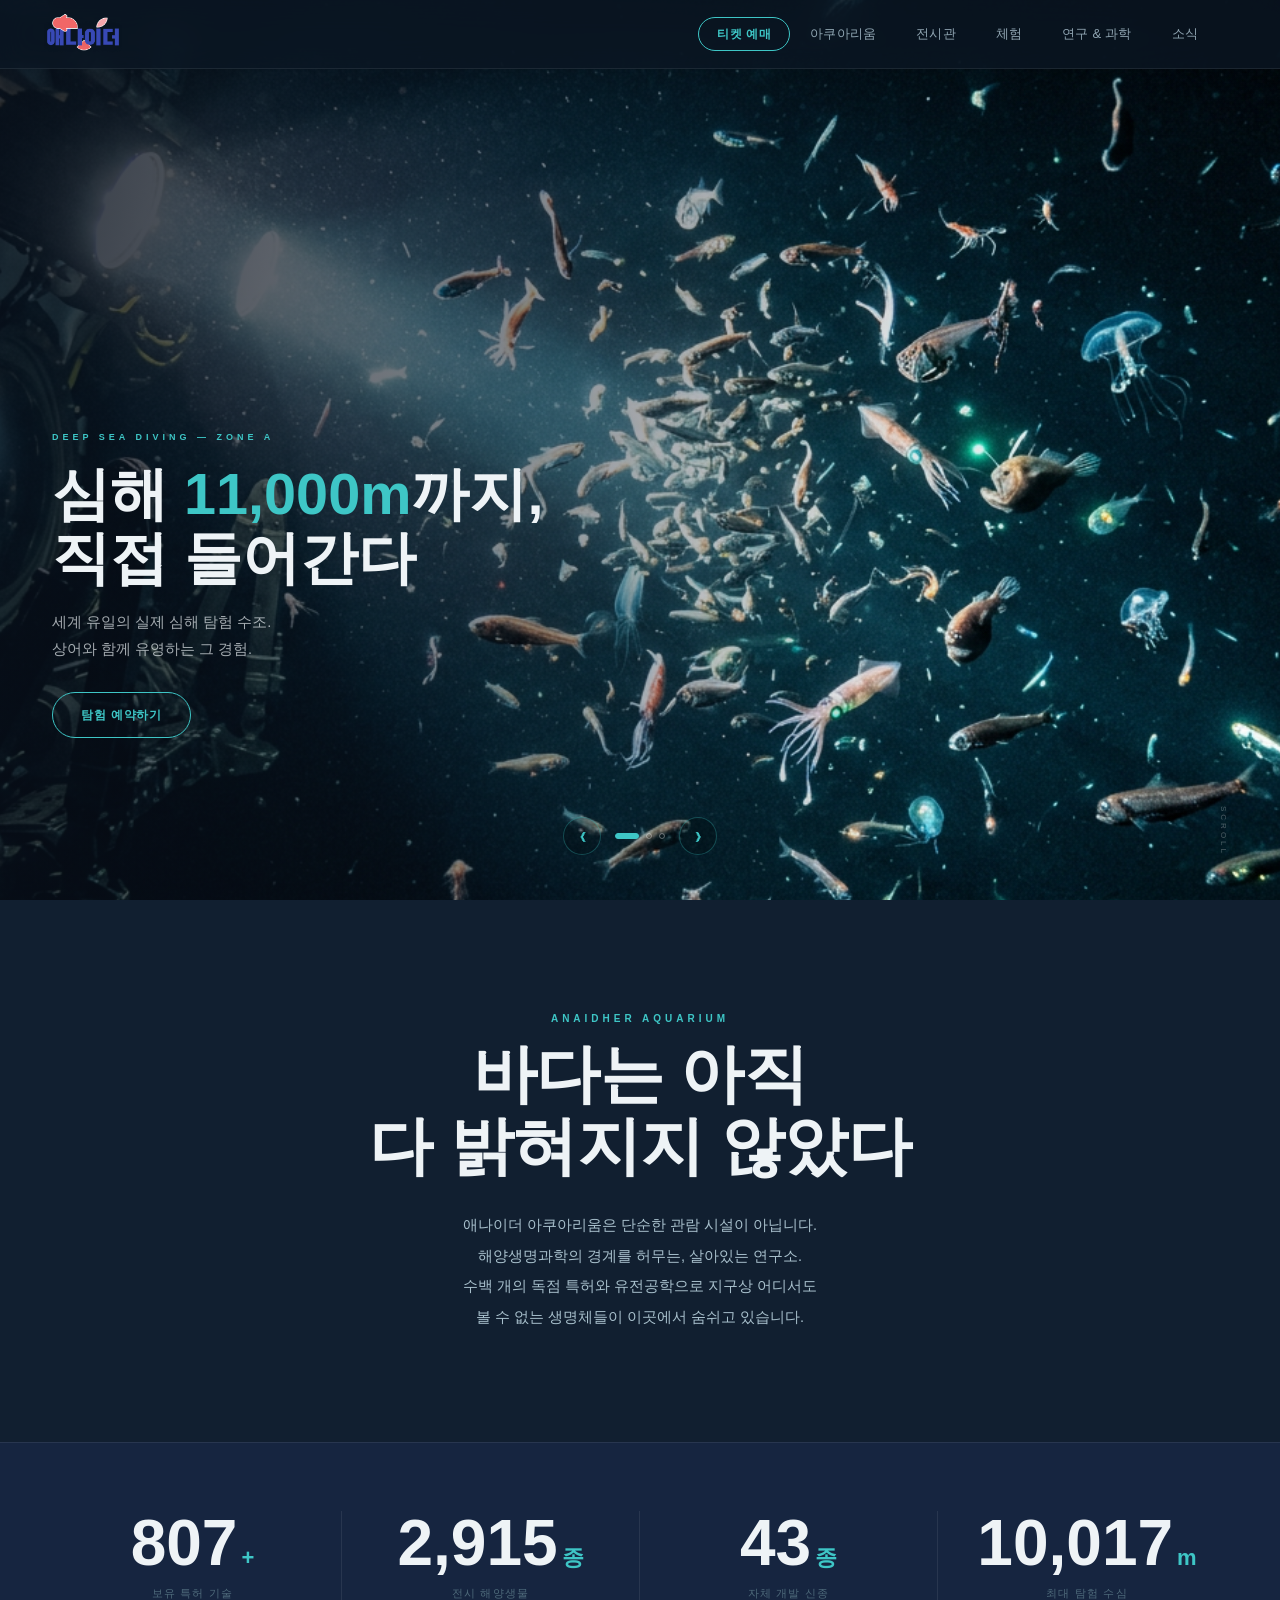
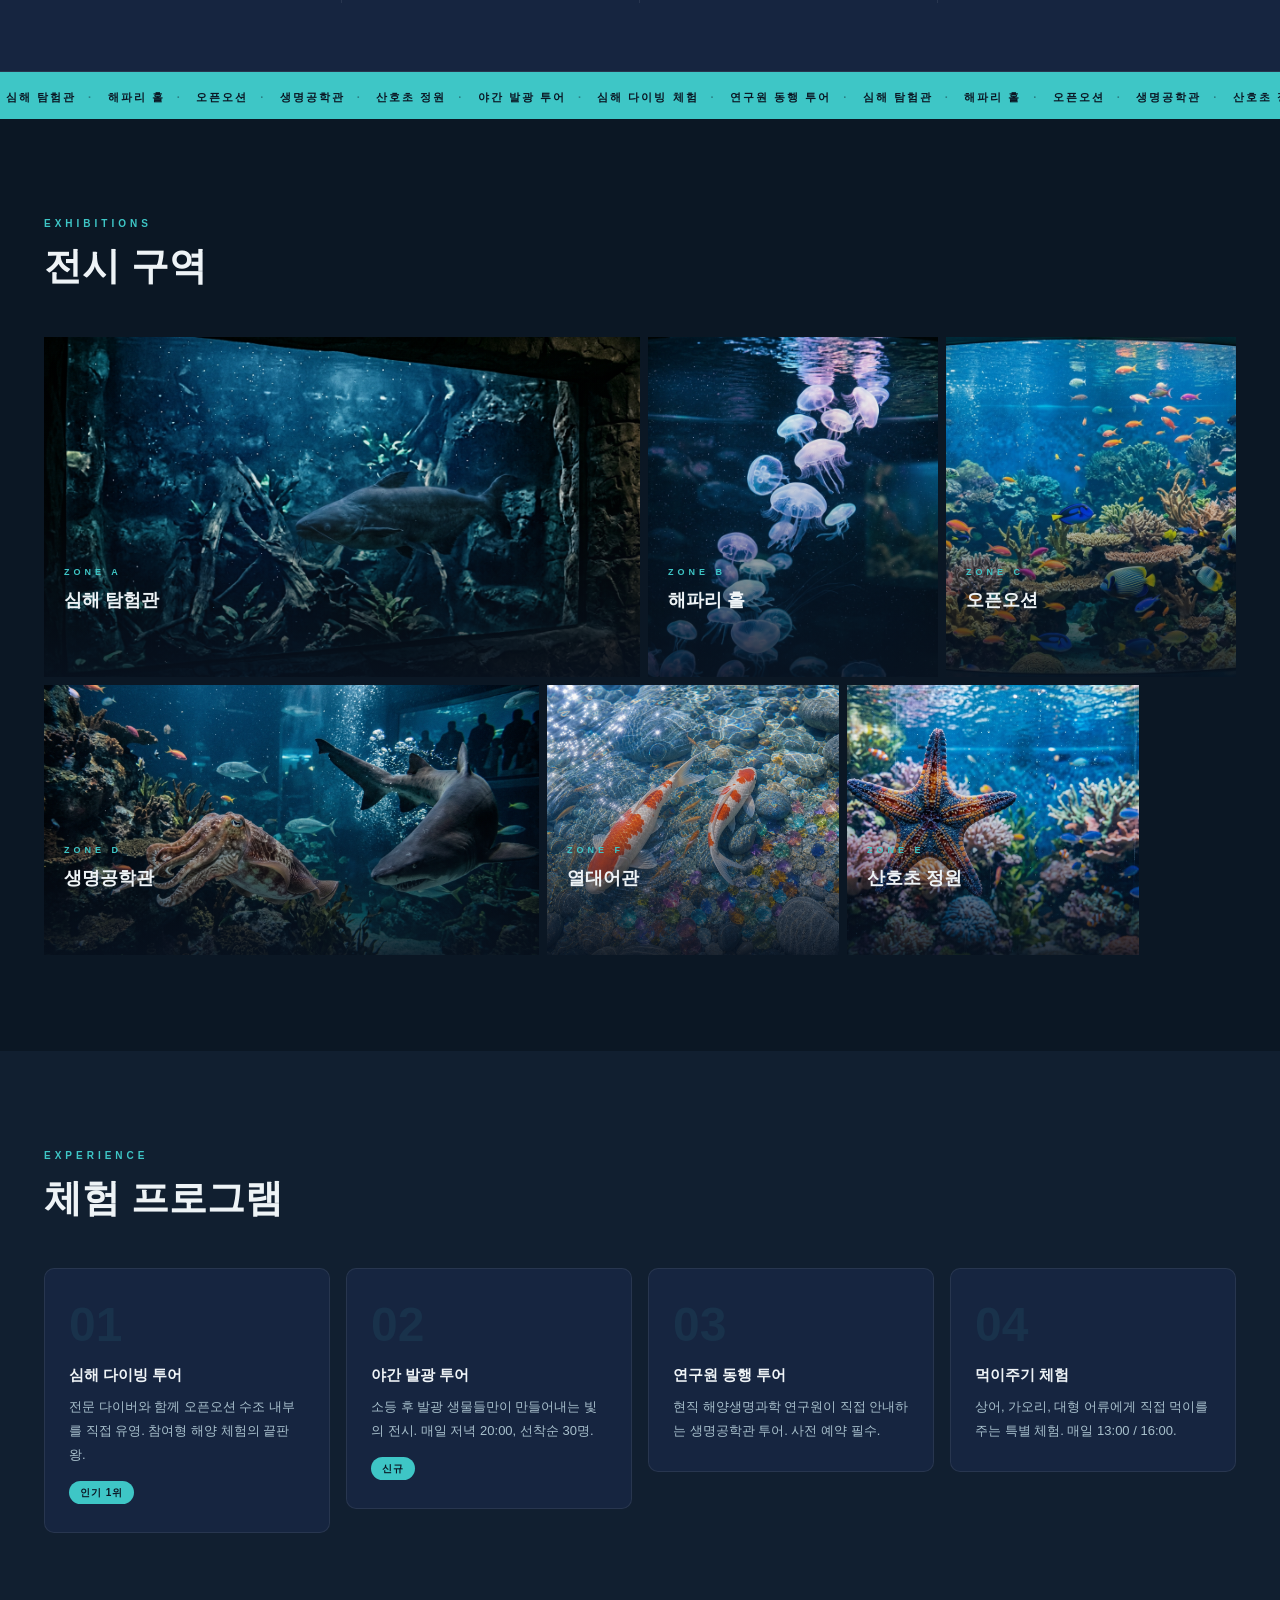
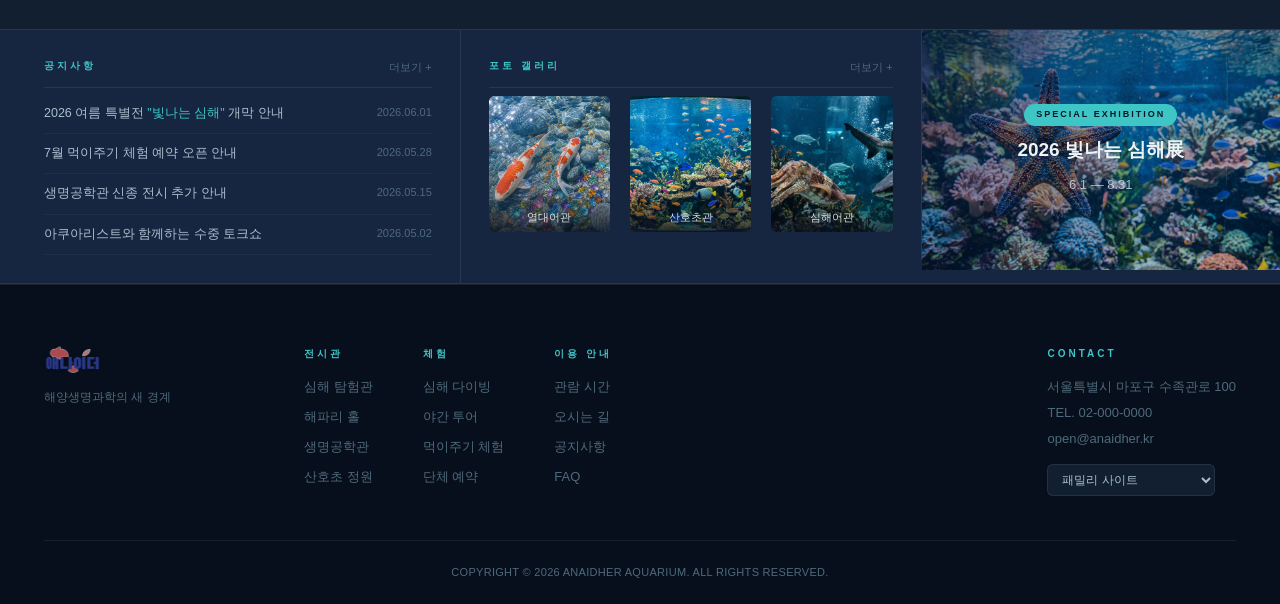
==== commit 2e4a7039: "Add files via upload" ====
--- a/index.html
+++ b/index.html
@@ -22,6 +22,9 @@
                     <img src="images/logo.png" alt="애나이더 아쿠아리움">
                 </a>
             </div>
+            <button class="nav-toggle" aria-label="메뉴 열기" aria-expanded="false">
+                <span></span><span></span><span></span>
+            </button>
             <div class="menu_bg"></div>
             <nav class="menu">
                 <ul class="navi">
@@ -78,7 +81,7 @@
         <div class="swiper heroSwiper">
             <div class="swiper-wrapper">
                 <div class="swiper-slide">
-                    <img src="images/diving.png" alt="심해 탐험">
+                    <img src="images/diving.png" alt="심해 탐험" decoding="async" fetchpriority="high">
                     <div class="slide-caption">
                         <span class="slide-tag">DEEP SEA DIVING — ZONE A</span>
                         <h1>심해 <em>11,000m</em>까지,<br>직접 들어간다</h1>
@@ -87,7 +90,7 @@
                     </div>
                 </div>
                 <div class="swiper-slide">
-                    <img src="images/cosanho.png" alt="산호초 복원">
+                    <img src="images/cosanho.png" alt="산호초 복원" decoding="async">
                     <div class="slide-caption">
                         <span class="slide-tag">CORAL REEF RESTORATION LAB — ZONE E</span>
                         <h1>죽어가던 산호초를<br><em>우리가 되살렸다</em></h1>
@@ -96,7 +99,7 @@
                     </div>
                 </div>
                 <div class="swiper-slide">
-                    <img src="images/jellyfish.png" alt="해파리 홀">
+                    <img src="images/jellyfish.png" alt="해파리 홀" decoding="async">
                     <div class="slide-caption">
                         <span class="slide-tag">BIOLUMINESCENT JELLYFISH HALL — ZONE B</span>
                         <h1>발광하는 생명체들의<br><em>심야 퍼레이드</em></h1>
--- a/css/style.css
+++ b/css/style.css
@@ -242,32 +242,34 @@
     height: 100%;
     overflow: hidden;
 }
-.slidelist > ul {
-    width: 300%;
+.heroSwiper {
+    width: 100%;
     height: 100%;
-    margin: 0; padding: 0;
-    transition: margin-left 0.8s ease;
-}
-.slidelist > ul > li {
-    float: left;
-    width: 33.3333%;
+}
+.heroSwiper .swiper-wrapper {
     height: 100%;
+}
+.heroSwiper .swiper-slide {
     position: relative;
-    overflow: hidden;
-}
-.slide { }
-.slidelist > ul > li img {
+    width: 100%;
+    height: 100%;
+    overflow: hidden;
+}
+.heroSwiper .swiper-slide img {
     width: 100%;
     height: 100%;
     object-fit: cover;
+    transform: scale(1);
     transition: transform 6s ease;
 }
-.slide.active img {
-    transform: scale(1.2); /* 1.6은 너무 빨랐음... 1.2로 했음...=*/
+/* Ken Burns 줌: 활성 슬라이드 이미지 확대 */
+.heroSwiper .swiper-slide-active img,
+.heroSwiper .swiper-slide-duplicate-active img {
+    transform: scale(1.2);
 }
 
 /* 슬라이드 어둠 오버레이 */
-.slidelist > ul > li::after {
+.heroSwiper .swiper-slide::after {
     content: '';
     position: absolute;
     inset: 0;
@@ -292,10 +294,11 @@
     transform: translateY(28px);
     transition: opacity 0.8s ease, transform 0.8s ease;
 }
-.slide.active .slide-caption {
+.heroSwiper .swiper-slide-active .slide-caption,
+.heroSwiper .swiper-slide-duplicate-active .slide-caption {
     opacity: 1;
     transform: translateY(0);
-    transition-delay: 0.25s;
+    transition-delay: 0.35s;
 }
 .slide-tag {
     display: block;
@@ -381,6 +384,31 @@
     transition: all 0.3s;
 }
 .dot.active {
+    width: 24px;
+    border-radius: 3px;
+    background: var(--accent);
+    border-color: var(--accent);
+}
+
+/* Swiper pagination (bullets) */
+.slide-ui .swiper-pagination {
+    position: static;
+    width: auto;
+    display: flex;
+    gap: 7px;
+    align-items: center;
+}
+.slide-ui .swiper-pagination-bullet {
+    width: 6px; height: 6px;
+    margin: 0 !important;
+    border-radius: 50%;
+    border: 1px solid rgba(255,255,255,0.35);
+    background: transparent;
+    opacity: 1;
+    cursor: pointer;
+    transition: all 0.3s;
+}
+.slide-ui .swiper-pagination-bullet-active {
     width: 24px;
     border-radius: 3px;
     background: var(--accent);
@@ -1107,3 +1135,267 @@
     color: var(--text-dim);
     letter-spacing: 0.3px;
 }
+
+
+/* ================================================
+   HAMBURGER TOGGLE (모바일 메뉴 버튼)
+   ================================================ */
+.nav-toggle {
+    display: none;
+    float: right;
+    width: 38px;
+    height: 38px;
+    margin-top: 15px;
+    margin-left: 14px;
+    position: relative;
+    z-index: 1002;
+}
+.nav-toggle span {
+    display: block;
+    position: absolute;
+    left: 8px;
+    right: 8px;
+    height: 2px;
+    background: var(--white);
+    border-radius: 2px;
+    transition: transform 0.3s ease, opacity 0.2s ease, top 0.3s ease;
+}
+.nav-toggle span:nth-child(1) { top: 12px; }
+.nav-toggle span:nth-child(2) { top: 18px; }
+.nav-toggle span:nth-child(3) { top: 24px; }
+.nav-toggle.open span:nth-child(1) { top: 18px; transform: rotate(45deg); }
+.nav-toggle.open span:nth-child(2) { opacity: 0; }
+.nav-toggle.open span:nth-child(3) { top: 18px; transform: rotate(-45deg); }
+
+
+/* ================================================
+   RESPONSIVE — TABLET (<= 1024px)
+   ================================================ */
+@media (max-width: 1024px) {
+    .page-inner,
+    .header-inner,
+    .footer-inner { padding: 0 28px; }
+
+    .intro { padding: 90px 28px; }
+    .stats { padding: 56px 28px; }
+
+    .navi > li > a { padding: 0 13px; font-size: 12.5px; }
+    .menu { margin-right: 8px; }
+
+    .slide-caption { left: max(28px, calc(50% - 480px)); max-width: 460px; }
+
+    /* 전시: 2열 그리드로 단순화 */
+    .ex-card { float: none; width: 100% !important; margin-left: 0 !important; }
+    .ex-row-top, .ex-row-bottom { display: grid; grid-template-columns: 1fr 1fr; gap: 8px; overflow: visible; }
+    .ex-row-top .ex-card, .ex-row-bottom .ex-card { height: 240px; }
+    .ex-featured, .ex-wide { grid-column: 1 / -1; }
+    .ex-row-top .ex-featured, .ex-row-bottom .ex-wide { height: 300px; }
+    /* 터치 환경: 설명/링크 기본 노출 */
+    .ex-info p { max-height: 60px; }
+    .ex-link { opacity: 1; transform: none; }
+
+    /* 프로그램: 2열 */
+    .prog-card { width: calc(50% - 8px); margin-right: 16px; margin-bottom: 16px; }
+    .prog-card:nth-child(2n) { margin-right: 0; }
+
+    /* 콘텐츠: 공지+갤러리 한 행, 배너 아래 */
+    .notice, .gallery { width: 50%; }
+    .notice { padding: 28px 24px; }
+    .banner { width: 100%; border-top: 1px solid var(--border); min-height: 200px; }
+    .banner > a, .banner img { min-height: 200px; }
+    .ntxt { max-width: 60%; }
+
+    /* 푸터 */
+    .footer-contact { float: left; margin-top: 30px; width: 100%; }
+}
+
+
+/* ================================================
+   RESPONSIVE — MOBILE (<= 768px)
+   ================================================ */
+@media (max-width: 768px) {
+    html { font-size: 15px; }
+
+    .page-inner,
+    .header-inner,
+    .footer-inner { padding: 0 20px; }
+
+    /* ---- 헤더: 햄버거 메뉴 ---- */
+    .nav-toggle { display: block; }
+    .header-ticket { display: none; }
+
+    .menu {
+        float: none;
+        position: fixed;
+        top: 68px;
+        right: 0;
+        width: min(82vw, 320px);
+        height: calc(100vh - 68px);
+        margin: 0;
+        background: rgba(8, 16, 30, 0.98);
+        -webkit-backdrop-filter: blur(16px);
+        backdrop-filter: blur(16px);
+        border-left: 1px solid var(--border);
+        transform: translateX(100%);
+        transition: transform 0.35s ease;
+        overflow-y: auto;
+        z-index: 1001;
+    }
+    .menu.open { transform: translateX(0); }
+
+    .navi { height: auto; padding: 8px 0 40px; }
+    .navi::after { content: none; }
+    .navi > li {
+        float: none;
+        height: auto;
+        border-bottom: 1px solid var(--border);
+    }
+    .navi > li > a {
+        height: auto;
+        line-height: 1.4;
+        padding: 16px 24px;
+        font-size: 15px;
+    }
+    .navi > li > a::after { content: none; }
+
+    /* 서브메뉴: 아코디언 (탭하면 열림) */
+    .navi > li > a {
+        position: relative;
+    }
+    .navi > li > a::before {
+        content: '+';
+        position: absolute;
+        right: 24px;
+        top: 50%;
+        transform: translateY(-50%);
+        font-family: var(--en);
+        font-size: 18px;
+        color: var(--text-dim);
+        transition: transform 0.25s;
+    }
+    .navi > li.open > a::before { content: '−'; }
+
+    .submenu {
+        display: none !important;
+        position: static;
+        min-width: 0;
+        background: rgba(0, 0, 0, 0.25);
+        border: none;
+    }
+    .navi > li.open .submenu { display: block !important; }
+    .navi > li:nth-last-child(-n+2) .submenu { right: auto; left: auto; }
+    .submenu > li > a { padding: 12px 24px 12px 36px; font-size: 13.5px; }
+    .submenu > li > a:hover { padding-left: 36px; }
+
+    /* 메뉴 열렸을 때 배경 딤 */
+    .menu_bg {
+        position: fixed;
+        inset: 68px 0 0 0;
+        background: rgba(0, 0, 0, 0.5);
+        opacity: 0;
+        visibility: hidden;
+        transition: opacity 0.35s ease, visibility 0.35s ease;
+        z-index: 1000;
+    }
+    .menu_bg.open {
+        display: block !important;
+        opacity: 1;
+        visibility: visible;
+    }
+
+    /* ---- 히어로 ---- */
+    .hero { min-height: 520px; }
+    .heroSwiper .swiper-slide::after {
+        background: linear-gradient(
+            to top,
+            rgba(8, 16, 28, 0.92) 0%,
+            rgba(8, 16, 28, 0.55) 45%,
+            rgba(8, 16, 28, 0.2) 100%
+        );
+    }
+    .slide-caption {
+        left: 20px;
+        right: 20px;
+        bottom: 16vh;
+        max-width: none;
+    }
+    .slide-caption p br { display: none; }
+    .slide-caption h1 br { display: block; }
+    .hero-scroll-hint { display: none; }
+    .slide-ui { bottom: 4vh; gap: 10px; }
+
+    /* ---- 인트로 ---- */
+    .intro { padding: 70px 20px; }
+    .intro p br { display: none; }
+
+    /* ---- 통계: 2x2 ---- */
+    .stats { padding: 44px 20px; }
+    .stat-item {
+        width: 50%;
+        padding: 18px 10px;
+    }
+    .stat-item:nth-child(2) { border-right: none; }
+    .stat-item:nth-child(1), .stat-item:nth-child(2) {
+        border-bottom: 1px solid var(--border);
+    }
+
+    /* ---- 섹션 ---- */
+    .exhibitions, .programs { padding: 64px 0; }
+    .section-header { margin-bottom: 32px; }
+
+    /* 전시: 1열 */
+    .ex-row-top, .ex-row-bottom { grid-template-columns: 1fr; }
+    .ex-row-top .ex-card, .ex-row-bottom .ex-card,
+    .ex-row-top .ex-featured, .ex-row-bottom .ex-wide { height: 220px; }
+
+    /* 프로그램: 1열 */
+    .prog-card {
+        float: none;
+        width: 100%;
+        margin-right: 0;
+        margin-bottom: 14px;
+    }
+
+    /* 콘텐츠: 전부 1열 */
+    .notice, .gallery {
+        float: none;
+        width: 100%;
+        border-right: none;
+        border-bottom: 1px solid var(--border);
+        padding: 26px 20px;
+    }
+    .ntxt { max-width: 68%; }
+
+    /* ---- 모달 ---- */
+    .up { width: auto; margin: 0 20px; padding: 40px 24px 28px; }
+
+    /* ---- 푸터 ---- */
+    .footer-top { padding: 44px 0 32px; }
+    .footer-brand { float: none; width: auto; margin: 0 0 28px; }
+    .footer-nav { float: none; }
+    .fnav-col { width: 50%; margin-right: 0; margin-bottom: 24px; }
+    .footer-contact { margin-top: 8px; }
+    select { width: 100%; max-width: 220px; }
+}
+
+
+/* ================================================
+   RESPONSIVE — SMALL MOBILE (<= 420px)
+   ================================================ */
+@media (max-width: 420px) {
+    .header-inner { padding: 0 16px; }
+    .logo img { height: 38px; }
+
+    .slide-caption h1 { line-height: 1.18; }
+    .slide-tag { font-size: 8px; letter-spacing: 3px; }
+    .slide-caption p { font-size: 13.5px; }
+
+    .intro { padding: 56px 18px; }
+    .stat-item { padding: 14px 6px; }
+
+    .ex-row-top .ex-card, .ex-row-bottom .ex-card,
+    .ex-row-top .ex-featured, .ex-row-bottom .ex-wide { height: 200px; }
+
+    .fnav-col { width: 100%; }
+    .menu { width: min(88vw, 300px); }
+}
